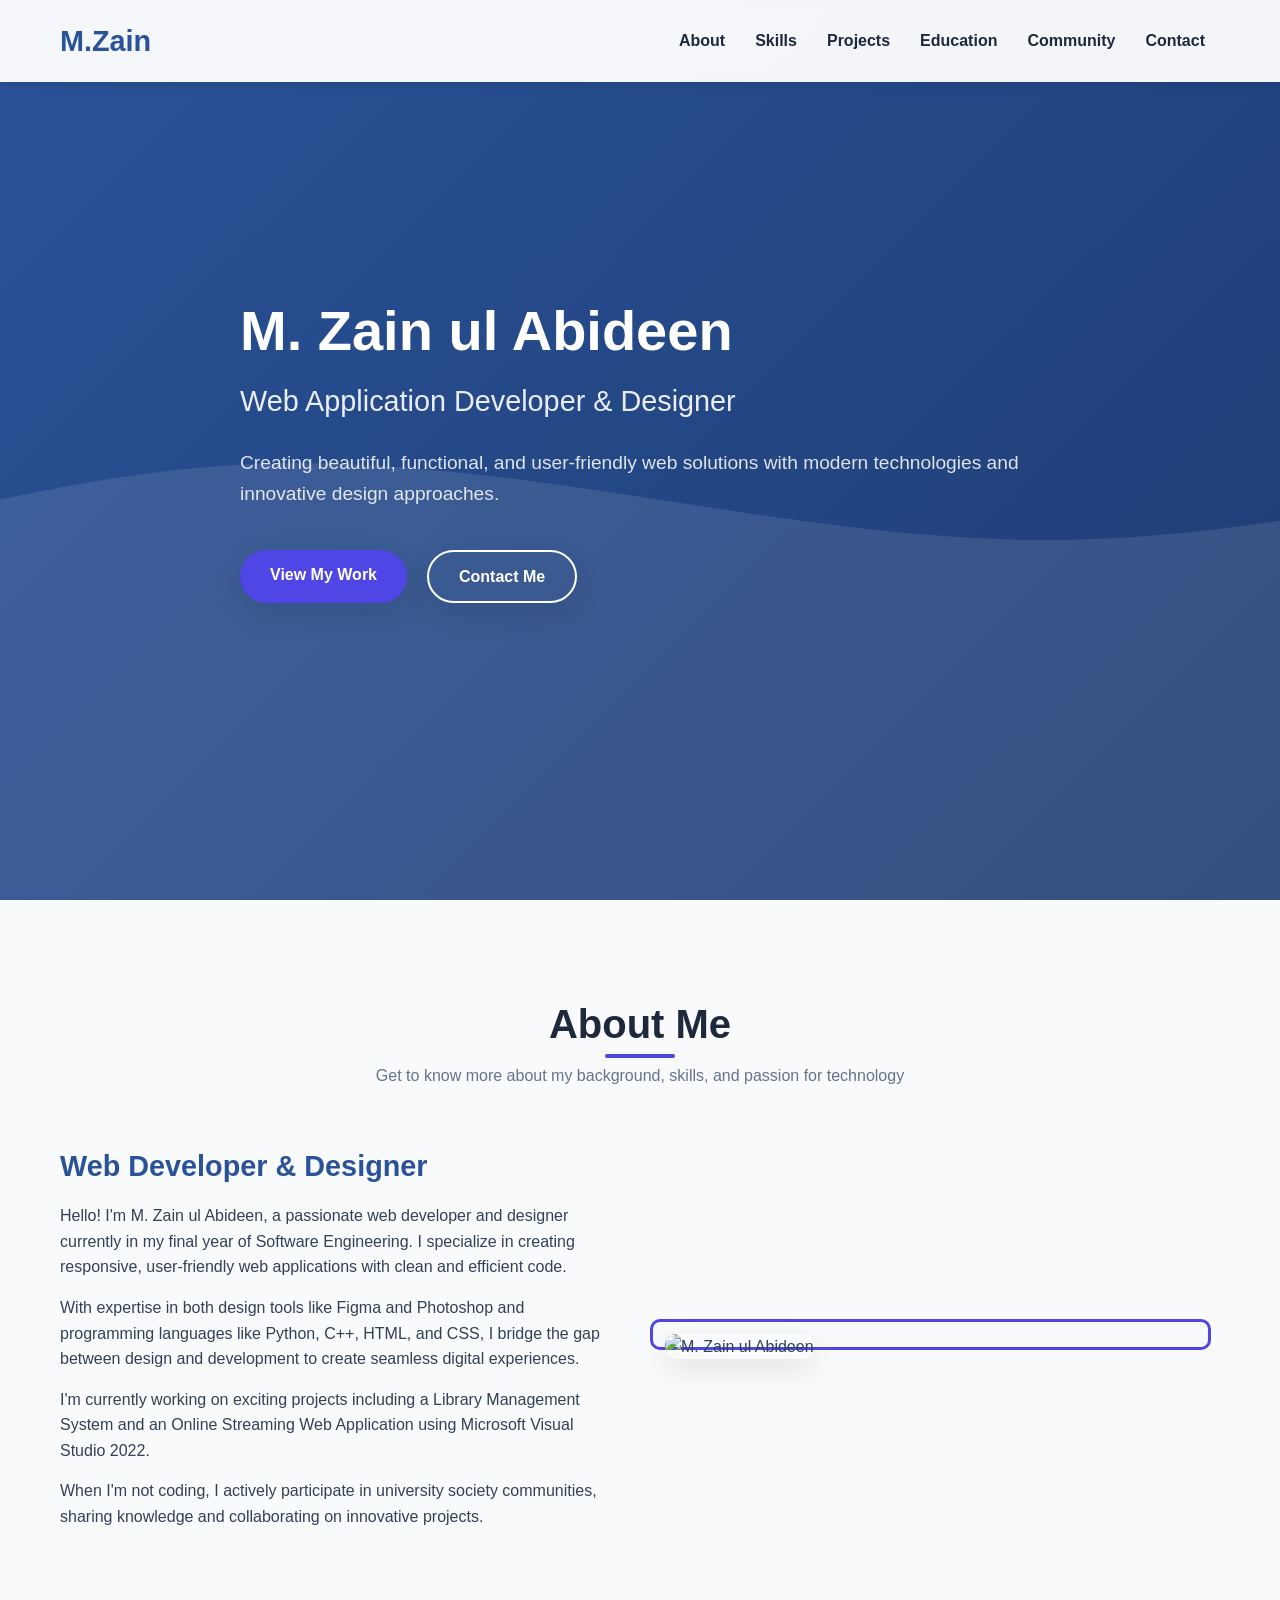
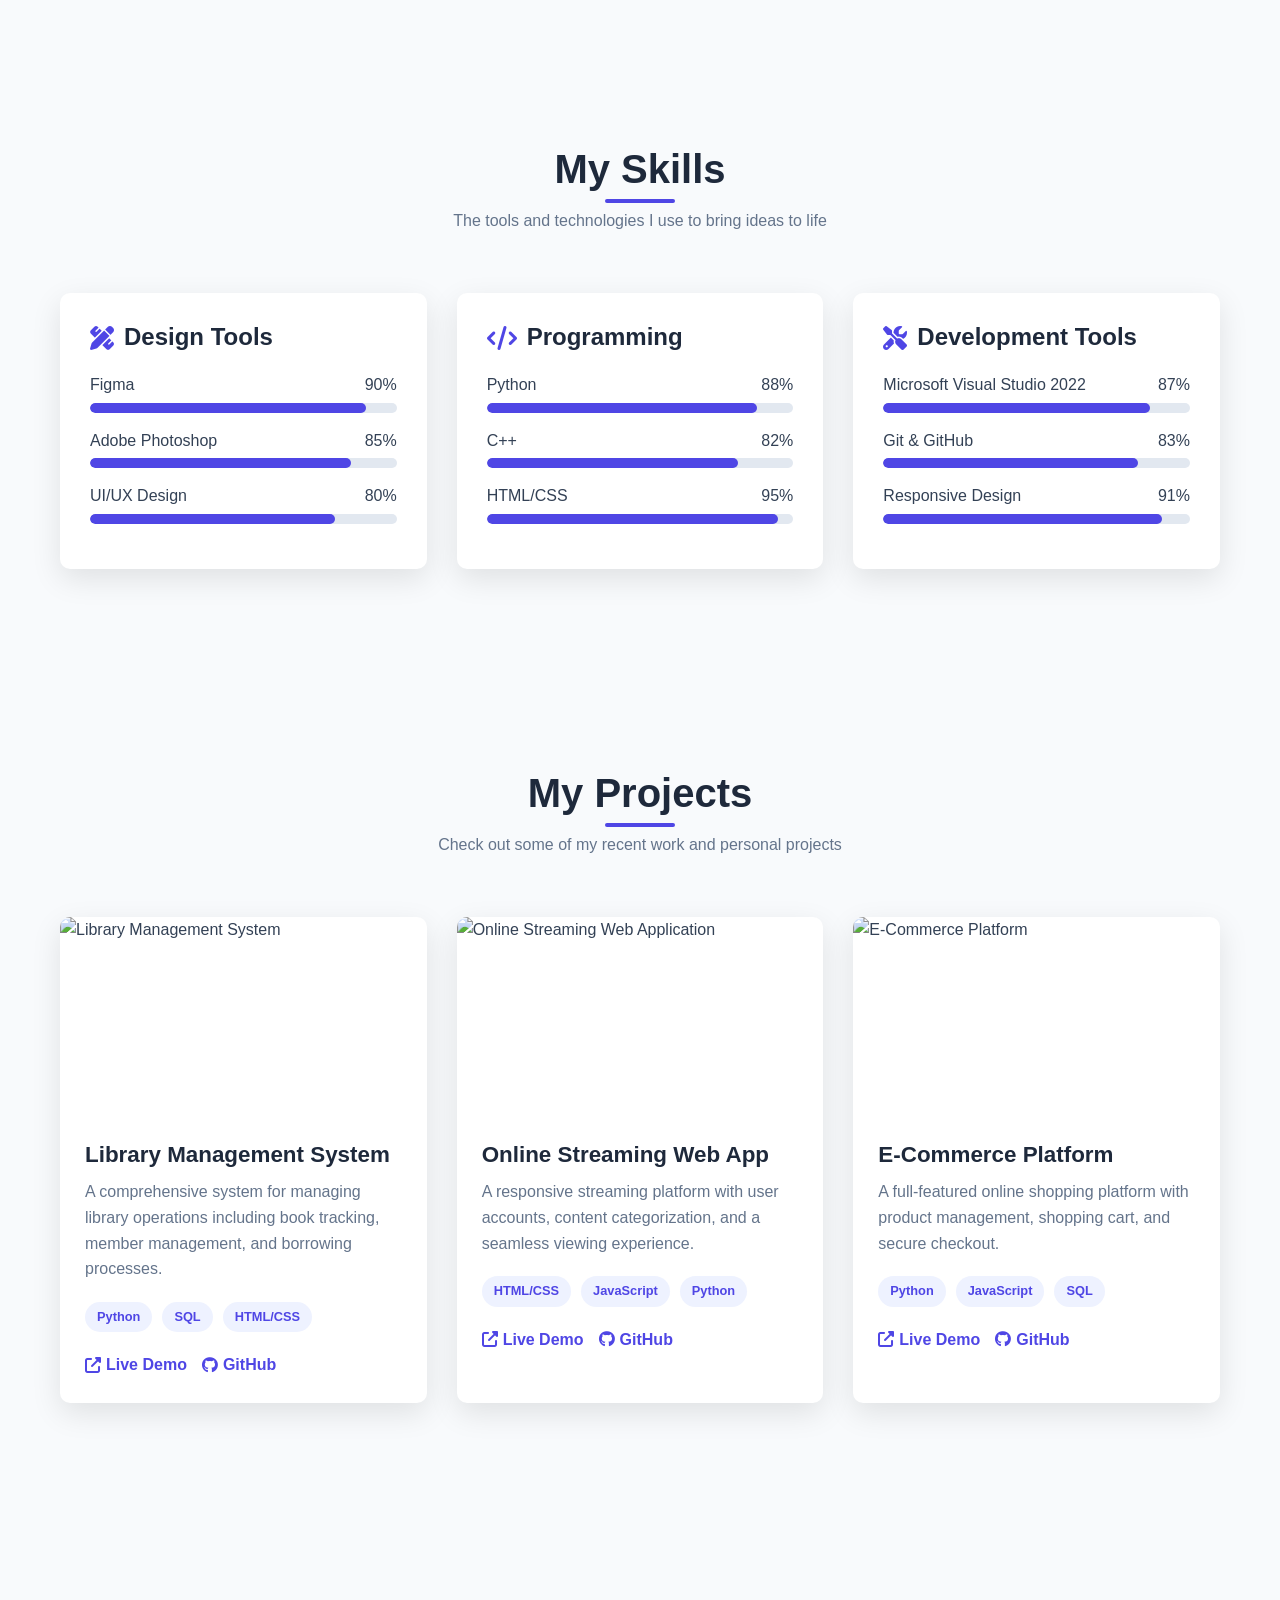
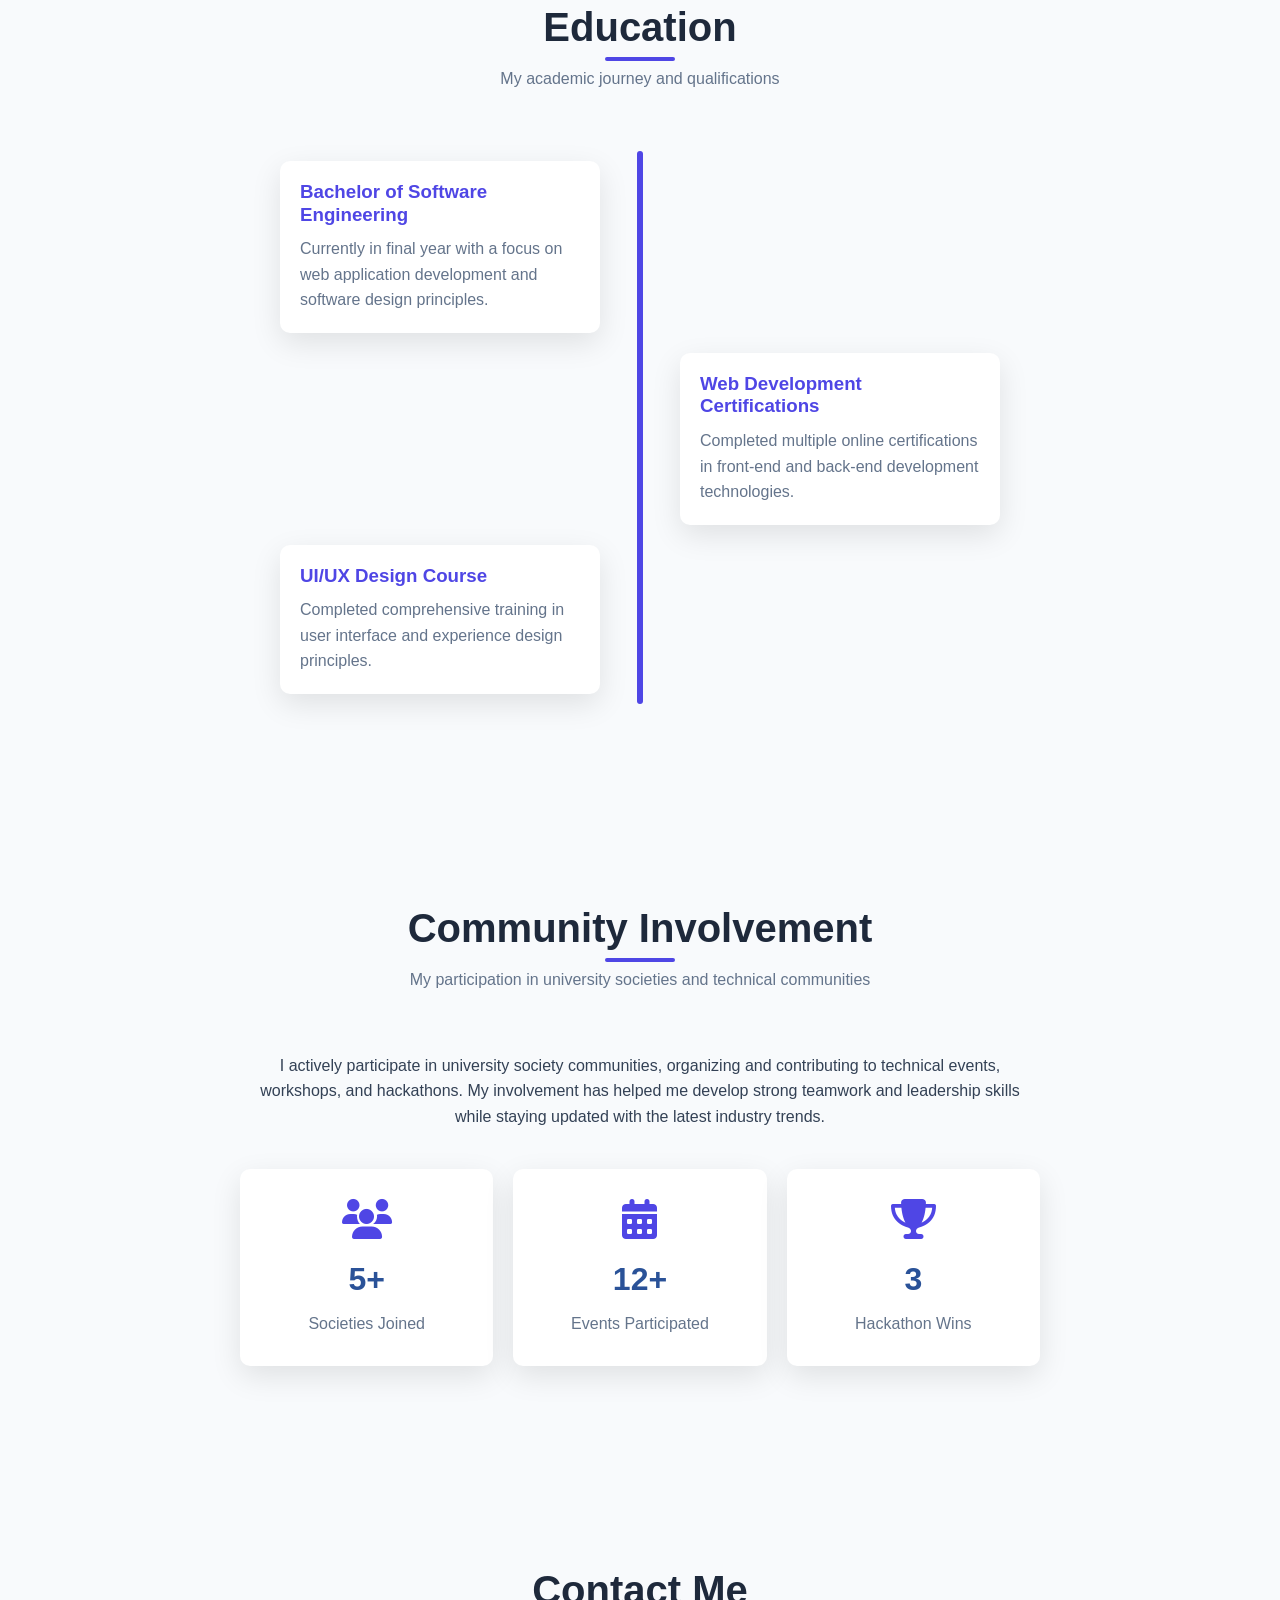
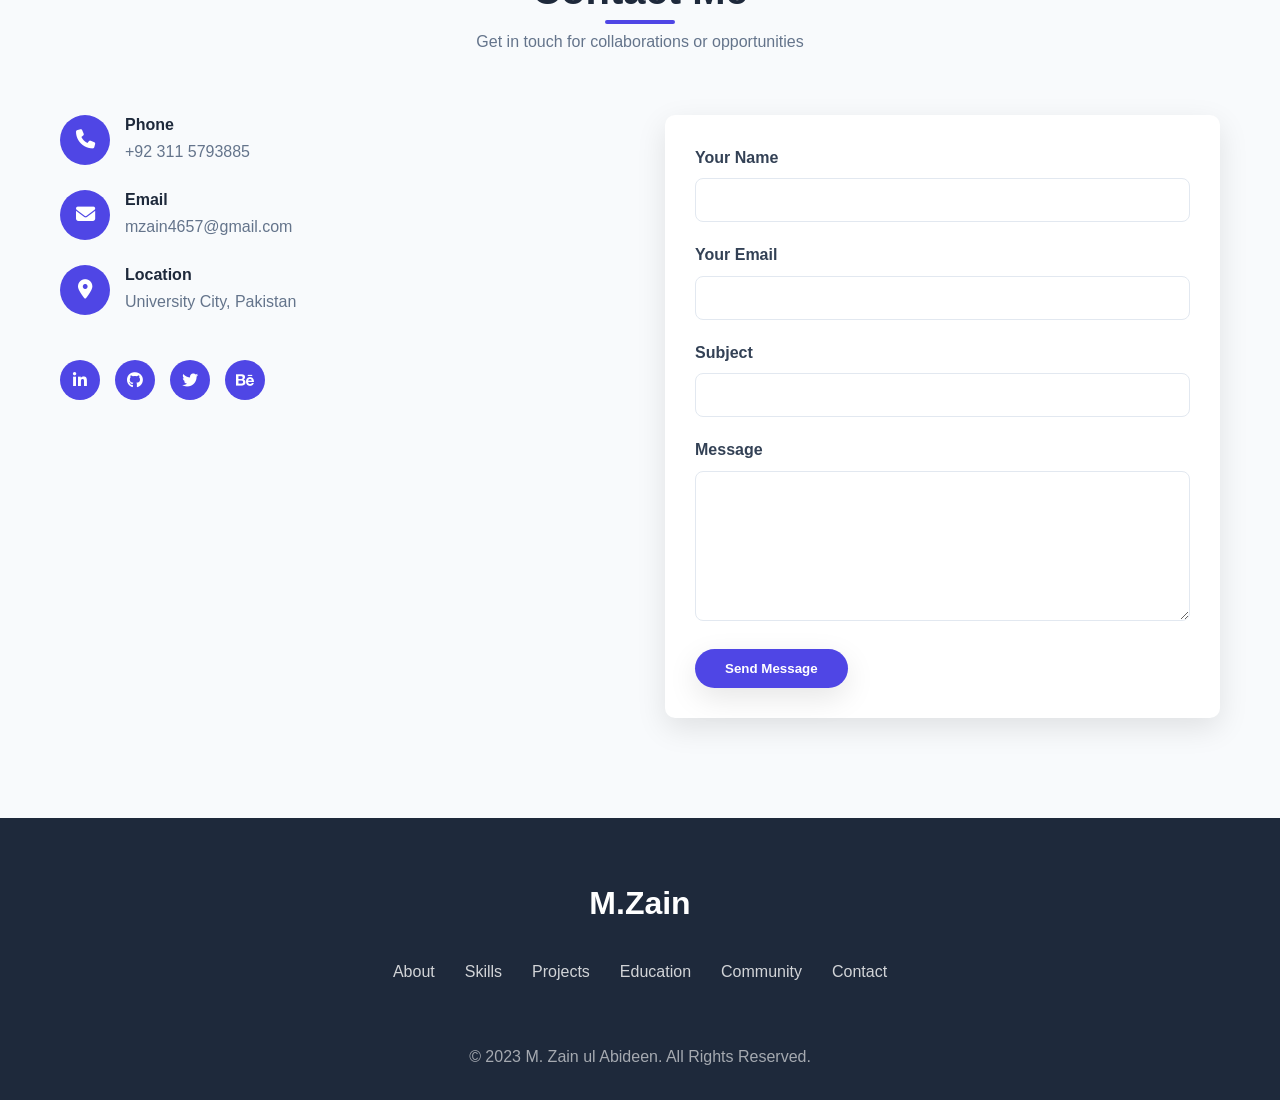
==== index.html @ 5f5afb7b "Add files via upload" ====
<!DOCTYPE html>
<html lang="en">
<head>
  <meta charset="UTF-8">
  <meta name="viewport" content="width=device-width, initial-scale=1.0">
  <title>M. Zain ul Abideen | Web Developer & Designer</title>
  <link rel="stylesheet" href="https://cdnjs.cloudflare.com/ajax/libs/font-awesome/6.4.0/css/all.min.css">
  <style>
    /* --- CSS Variables for Theme --- */
    :root {
      --primary: #2a5298;
      --secondary: #1e3c72;
      --accent: #4f46e5;
      --light: #f8fafc;
      --dark: #1e293b;
      --text: #334155;
      --text-light: #64748b;
      --shadow: 0 10px 30px rgba(0, 0, 0, 0.1);
      --transition: all 0.3s ease;
    }

    /* --- Global Styles --- */
    * {
      margin: 0;
      padding: 0;
      box-sizing: border-box;
    }

    body {
      font-family: 'Segoe UI', Tahoma, Geneva, Verdana, sans-serif;
      line-height: 1.6;
      color: var(--text);
      background-color: var(--light);
      overflow-x: hidden;
    }

    .container {
      max-width: 1200px;
      margin: 0 auto;
      padding: 0 20px;
    }

    section {
      padding: 100px 0;
    }

    h1, h2, h3, h4 {
      color: var(--dark);
      font-weight: 700;
      line-height: 1.2;
    }

    .section-title {
      text-align: center;
      margin-bottom: 60px;
    }

    .section-title h2 {
      font-size: 2.5rem;
      position: relative;
      display: inline-block;
      margin-bottom: 15px;
    }

    .section-title h2::after {
      content: '';
      position: absolute;
      bottom: -10px;
      left: 50%;
      transform: translateX(-50%);
      width: 70px;
      height: 4px;
      background: var(--accent);
      border-radius: 2px;
    }

    .section-title p {
      color: var(--text-light);
      max-width: 700px;
      margin: 0 auto;
    }

    .btn {
      display: inline-block;
      padding: 12px 30px;
      background: var(--accent);
      color: white;
      border-radius: 50px;
      text-decoration: none;
      font-weight: 600;
      transition: var(--transition);
      border: none;
      cursor: pointer;
      box-shadow: var(--shadow);
    }

    .btn:hover {
      background: var(--primary);
      transform: translateY(-3px);
    }

    /* --- Navigation --- */
    nav {
      position: fixed;
      top: 0;
      width: 100%;
      background: rgba(255, 255, 255, 0.95);
      padding: 18px 0;
      display: flex;
      justify-content: center;
      box-shadow: 0 2px 10px rgba(0, 0, 0, 0.1);
      z-index: 1000;
      backdrop-filter: blur(10px);
    }

    .nav-container {
      display: flex;
      justify-content: space-between;
      align-items: center;
      width: 100%;
      max-width: 1200px;
      padding: 0 20px;
    }

    .logo {
      font-size: 1.8rem;
      font-weight: 700;
      color: var(--primary);
    }

    .nav-links {
      display: flex;
      list-style: none;
    }

    .nav-links li {
      margin: 0 15px;
    }

    .nav-links a {
      color: var(--dark);
      font-weight: 600;
      text-decoration: none;
      transition: var(--transition);
      position: relative;
    }

    .nav-links a::after {
      content: '';
      position: absolute;
      bottom: -5px;
      left: 0;
      width: 0;
      height: 3px;
      background: var(--accent);
      transition: var(--transition);
      border-radius: 3px;
    }

    .nav-links a:hover {
      color: var(--accent);
    }

    .nav-links a:hover::after {
      width: 100%;
    }

    .menu-toggle {
      display: none;
      font-size: 1.5rem;
      cursor: pointer;
    }

    /* --- Hero Section --- */
    .hero {
      min-height: 100vh;
      display: flex;
      align-items: center;
      background: linear-gradient(135deg, var(--primary) 0%, var(--secondary) 100%);
      color: white;
      position: relative;
      overflow: hidden;
    }

    .hero::before {
      content: '';
      position: absolute;
      top: 0;
      left: 0;
      width: 100%;
      height: 100%;
      background: url("data:image/svg+xml,%3Csvg xmlns='http://www.w3.org/2000/svg' viewBox='0 0 1440 320'%3E%3Cpath fill='%23ffffff' fill-opacity='0.1' d='M0,160L48,176C96,192,192,224,288,218.7C384,213,480,171,576,165.3C672,160,768,192,864,192C960,192,1056,160,1152,144C1248,128,1344,128,1392,128L1440,128L1440,320L1392,320C1344,320,1248,320,1152,320C1056,320,960,320,864,320C768,320,672,320,576,320C480,320,384,320,288,320C192,320,96,320,48,320L0,320Z'%3E%3C/path%3E%3C/svg%3E");
      background-size: cover;
      background-position: bottom;
    }

    .hero-content {
      position: relative;
      z-index: 1;
      max-width: 800px;
    }

    .hero h1 {
      font-size: 3.5rem;
      margin-bottom: 20px;
      color: white;
    }

    .hero h2 {
      font-size: 1.8rem;
      font-weight: 400;
      margin-bottom: 30px;
      color: rgba(255, 255, 255, 0.9);
    }

    .hero p {
      font-size: 1.2rem;
      margin-bottom: 40px;
      color: rgba(255, 255, 255, 0.85);
    }

    .hero-buttons {
      display: flex;
      gap: 20px;
    }

    .btn-outline {
      background: transparent;
      border: 2px solid white;
    }

    .btn-outline:hover {
      background: white;
      color: var(--primary);
    }

    /* --- About Section --- */
    .about-content {
      display: grid;
      grid-template-columns: 1fr 1fr;
      gap: 50px;
      align-items: center;
    }

    .about-text h3 {
      font-size: 1.8rem;
      margin-bottom: 20px;
      color: var(--primary);
    }

    .about-text p {
      margin-bottom: 15px;
      color: var(--text);
    }

    .about-image {
      position: relative;
    }

    .about-image img {
      width: 100%;
      border-radius: 10px;
      box-shadow: var(--shadow);
    }

    .about-image::before {
      content: '';
      position: absolute;
      top: -15px;
      left: -15px;
      width: 100%;
      height: 100%;
      border: 3px solid var(--accent);
      border-radius: 10px;
      z-index: -1;
    }

    /* --- Skills Section --- */
    .skills {
      background: #f8fafc;
    }

    .skills-container {
      display: grid;
      grid-template-columns: repeat(auto-fill, minmax(300px, 1fr));
      gap: 30px;
    }

    .skill-category {
      background: white;
      padding: 30px;
      border-radius: 10px;
      box-shadow: var(--shadow);
      transition: var(--transition);
    }

    .skill-category:hover {
      transform: translateY(-5px);
    }

    .skill-category h3 {
      font-size: 1.5rem;
      margin-bottom: 20px;
      display: flex;
      align-items: center;
      gap: 10px;
    }

    .skill-category h3 i {
      color: var(--accent);
    }

    .skill-item {
      margin-bottom: 15px;
    }

    .skill-info {
      display: flex;
      justify-content: space-between;
      margin-bottom: 5px;
    }

    .skill-bar {
      height: 10px;
      background: #e2e8f0;
      border-radius: 5px;
      overflow: hidden;
    }

    .skill-progress {
      height: 100%;
      background: var(--accent);
      border-radius: 5px;
      position: relative;
      width: 0;
      transition: width 1s ease;
    }

    /* --- Projects Section --- */
    .projects-container {
      display: grid;
      grid-template-columns: repeat(auto-fill, minmax(350px, 1fr));
      gap: 30px;
    }

    .project-card {
      background: white;
      border-radius: 10px;
      overflow: hidden;
      box-shadow: var(--shadow);
      transition: var(--transition);
    }

    .project-card:hover {
      transform: translateY(-10px);
    }

    .project-img {
      height: 200px;
      overflow: hidden;
    }

    .project-img img {
      width: 100%;
      height: 100%;
      object-fit: cover;
      transition: var(--transition);
    }

    .project-card:hover .project-img img {
      transform: scale(1.1);
    }

    .project-info {
      padding: 25px;
    }

    .project-info h3 {
      font-size: 1.4rem;
      margin-bottom: 10px;
    }

    .project-info p {
      color: var(--text-light);
      margin-bottom: 20px;
    }

    .project-tags {
      display: flex;
      flex-wrap: wrap;
      gap: 10px;
      margin-bottom: 20px;
    }

    .project-tag {
      background: #eef2ff;
      color: var(--accent);
      padding: 5px 12px;
      border-radius: 20px;
      font-size: 0.8rem;
      font-weight: 600;
    }

    .project-links {
      display: flex;
      gap: 15px;
    }

    .project-link {
      display: flex;
      align-items: center;
      gap: 5px;
      color: var(--accent);
      text-decoration: none;
      font-weight: 600;
      transition: var(--transition);
    }

    .project-link:hover {
      color: var(--primary);
    }

    /* --- Education Section --- */
    .education {
      background: #f8fafc;
    }

    .timeline {
      position: relative;
      max-width: 800px;
      margin: 0 auto;
    }

    .timeline::after {
      content: '';
      position: absolute;
      width: 6px;
      background-color: var(--accent);
      top: 0;
      bottom: 0;
      left: 50%;
      margin-left: -3px;
      border-radius: 3px;
    }

    .timeline-item {
      padding: 10px 40px;
      position: relative;
      width: 50%;
      box-sizing: border-box;
    }

    .timeline-item:nth-child(odd) {
      left: 0;
    }

    .timeline-item:nth-child(even) {
      left: 50%;
    }

    .timeline-content {
      padding: 20px;
      background-color: white;
      border-radius: 10px;
      box-shadow: var(--shadow);
      position: relative;
    }

    .timeline-content::after {
      content: '';
      position: absolute;
      width: 20px;
      height: 20px;
      background-color: white;
      top: 50%;
      transform: translateY(-50%) rotate(45deg);
      z-index: -1;
    }

    .timeline-item:nth-child(odd) .timeline-content::after {
      right: -10px;
    }

    .timeline-item:nth-child(even) .timeline-content::after {
      left: -10px;
    }

    .timeline-content h3 {
      color: var(--accent);
      margin-bottom: 10px;
    }

    .timeline-content p {
      color: var(--text-light);
    }

    /* --- Community Section --- */
    .community-content {
      text-align: center;
      max-width: 800px;
      margin: 0 auto;
    }

    .community-content p {
      margin-bottom: 30px;
    }

    .community-stats {
      display: grid;
      grid-template-columns: repeat(auto-fit, minmax(200px, 1fr));
      gap: 20px;
      margin-top: 40px;
    }

    .stat-item {
      background: white;
      padding: 30px;
      border-radius: 10px;
      box-shadow: var(--shadow);
      transition: var(--transition);
    }

    .stat-item:hover {
      transform: translateY(-5px);
    }

    .stat-item i {
      font-size: 2.5rem;
      color: var(--accent);
      margin-bottom: 15px;
    }

    .stat-number {
      font-size: 2rem;
      font-weight: 700;
      color: var(--primary);
      margin-bottom: 5px;
    }

    .stat-text {
      color: var(--text-light);
    }

    /* --- Contact Section --- */
    .contact {
      background: #f8fafc;
    }

    .contact-container {
      display: grid;
      grid-template-columns: 1fr 1fr;
      gap: 50px;
    }

    .contact-info {
      display: flex;
      flex-direction: column;
      gap: 25px;
    }

    .contact-item {
      display: flex;
      align-items: flex-start;
      gap: 15px;
    }

    .contact-icon {
      width: 50px;
      height: 50px;
      background: var(--accent);
      border-radius: 50%;
      display: flex;
      align-items: center;
      justify-content: center;
      color: white;
      font-size: 1.2rem;
    }

    .contact-details h4 {
      margin-bottom: 5px;
    }

    .contact-details p {
      color: var(--text-light);
    }

    .social-links {
      display: flex;
      gap: 15px;
      margin-top: 20px;
    }

    .social-link {
      width: 40px;
      height: 40px;
      background: var(--accent);
      border-radius: 50%;
      display: flex;
      align-items: center;
      justify-content: center;
      color: white;
      text-decoration: none;
      transition: var(--transition);
    }

    .social-link:hover {
      background: var(--primary);
      transform: translateY(-3px);
    }

    .contact-form {
      background: white;
      padding: 30px;
      border-radius: 10px;
      box-shadow: var(--shadow);
    }

    .form-group {
      margin-bottom: 20px;
    }

    .form-group label {
      display: block;
      margin-bottom: 8px;
      font-weight: 600;
    }

    .form-control {
      width: 100%;
      padding: 12px 15px;
      border: 1px solid #e2e8f0;
      border-radius: 8px;
      font-size: 1rem;
      transition: var(--transition);
    }

    .form-control:focus {
      border-color: var(--accent);
      outline: none;
      box-shadow: 0 0 0 3px rgba(79, 70, 229, 0.2);
    }

    textarea.form-control {
      min-height: 150px;
      resize: vertical;
    }

    /* --- Footer --- */
    footer {
      background: var(--dark);
      color: white;
      padding: 60px 0 30px;
      text-align: center;
    }

    .footer-content {
      display: flex;
      flex-direction: column;
      align-items: center;
      gap: 30px;
    }

    .footer-logo {
      font-size: 2rem;
      font-weight: 700;
      color: white;
    }

    .footer-links {
      display: flex;
      gap: 30px;
      flex-wrap: wrap;
      justify-content: center;
    }

    .footer-links a {
      color: rgba(255, 255, 255, 0.8);
      text-decoration: none;
      transition: var(--transition);
    }

    .footer-links a:hover {
      color: white;
    }

    .copyright {
      margin-top: 30px;
      color: rgba(255, 255, 255, 0.6);
    }

    /* --- Back to Top Button --- */
    .back-to-top {
      position: fixed;
      bottom: 30px;
      right: 30px;
      width: 50px;
      height: 50px;
      background: var(--accent);
      color: white;
      border-radius: 50%;
      display: flex;
      align-items: center;
      justify-content: center;
      text-decoration: none;
      box-shadow: var(--shadow);
      transition: var(--transition);
      opacity: 0;
      visibility: hidden;
      z-index: 999;
    }

    .back-to-top.active {
      opacity: 1;
      visibility: visible;
    }

    .back-to-top:hover {
      background: var(--primary);
      transform: translateY(-5px);
    }

    /* --- Responsive Design --- */
    @media (max-width: 992px) {
      .about-content,
      .contact-container {
        grid-template-columns: 1fr;
      }
      
      .timeline::after {
        left: 31px;
      }
      
      .timeline-item {
        width: 100%;
        padding-left: 70px;
        padding-right: 25px;
      }
      
      .timeline-item:nth-child(even) {
        left: 0;
      }
    }

    @media (max-width: 768px) {
      .nav-links {
        position: fixed;
        top: 70px;
        left: -100%;
        width: 100%;
        height: calc(100vh - 70px);
        background: white;
        flex-direction: column;
        align-items: center;
        justify-content: center;
        transition: var(--transition);
        gap: 30px;
      }
      
      .nav-links.active {
        left: 0;
      }
      
      .menu-toggle {
        display: block;
      }
      
      .hero h1 {
        font-size: 2.5rem;
      }
      
      .hero h2 {
        font-size: 1.5rem;
      }
      
      .hero-buttons {
        flex-direction: column;
        gap: 15px;
      }
      
      .section-title h2 {
        font-size: 2rem;
      }
      
      .projects-container {
        grid-template-columns: 1fr;
      }
    }
  </style>
</head>
<body>
  <!-- Navigation -->
  <nav>
    <div class="nav-container">
      <div class="logo">M.Zain</div>
      <ul class="nav-links">
        <li><a href="#about">About</a></li>
        <li><a href="#skills">Skills</a></li>
        <li><a href="#projects">Projects</a></li>
        <li><a href="#education">Education</a></li>
        <li><a href="#community">Community</a></li>
        <li><a href="#contact">Contact</a></li>
      </ul>
      <div class="menu-toggle">
        <i class="fas fa-bars"></i>
      </div>
    </div>
  </nav>

  <!-- Hero Section -->
  <section class="hero">
    <div class="container">
      <div class="hero-content">
        <h1>M. Zain ul Abideen</h1>
        <h2>Web Application Developer & Designer</h2>
        <p>Creating beautiful, functional, and user-friendly web solutions with modern technologies and innovative design approaches.</p>
        <div class="hero-buttons">
          <a href="#projects" class="btn">View My Work</a>
          <a href="#contact" class="btn btn-outline">Contact Me</a>
        </div>
      </div>
    </div>
  </section>

  <!-- About Section -->
  <section id="about" class="about">
    <div class="container">
      <div class="section-title">
        <h2>About Me</h2>
        <p>Get to know more about my background, skills, and passion for technology</p>
      </div>
      <div class="about-content">
        <div class="about-text">
          <h3>Web Developer & Designer</h3>
          <p>Hello! I'm M. Zain ul Abideen, a passionate web developer and designer currently in my final year of Software Engineering. I specialize in creating responsive, user-friendly web applications with clean and efficient code.</p>
          <p>With expertise in both design tools like Figma and Photoshop and programming languages like Python, C++, HTML, and CSS, I bridge the gap between design and development to create seamless digital experiences.</p>
          <p>I'm currently working on exciting projects including a Library Management System and an Online Streaming Web Application using Microsoft Visual Studio 2022.</p>
          <p>When I'm not coding, I actively participate in university society communities, sharing knowledge and collaborating on innovative projects.</p>
        </div>
        <div class="about-image">
          <img src="https://images.unsplash.com/photo-1507003211169-0a1dd7228f2d?ixlib=rb-4.0.3&ixid=M3wxMjA3fDB8MHxwaG90by1wYWdlfHx8fGVufDB8fHx8fA%3D%3D&auto=format&fit=crop&w=774&q=80" alt="M. Zain ul Abideen">
        </div>
      </div>
    </div>
  </section>

  <!-- Skills Section -->
  <section id="skills" class="skills">
    <div class="container">
      <div class="section-title">
        <h2>My Skills</h2>
        <p>The tools and technologies I use to bring ideas to life</p>
      </div>
      <div class="skills-container">
        <div class="skill-category">
          <h3><i class="fas fa-pencil-ruler"></i> Design Tools</h3>
          <div class="skill-item">
            <div class="skill-info">
              <span>Figma</span>
              <span>90%</span>
            </div>
            <div class="skill-bar">
              <div class="skill-progress" data-width="90%"></div>
            </div>
          </div>
          <div class="skill-item">
            <div class="skill-info">
              <span>Adobe Photoshop</span>
              <span>85%</span>
            </div>
            <div class="skill-bar">
              <div class="skill-progress" data-width="85%"></div>
            </div>
          </div>
          <div class="skill-item">
            <div class="skill-info">
              <span>UI/UX Design</span>
              <span>80%</span>
            </div>
            <div class="skill-bar">
              <div class="skill-progress" data-width="80%"></div>
            </div>
          </div>
        </div>
        
        <div class="skill-category">
          <h3><i class="fas fa-code"></i> Programming</h3>
          <div class="skill-item">
            <div class="skill-info">
              <span>Python</span>
              <span>88%</span>
            </div>
            <div class="skill-bar">
              <div class="skill-progress" data-width="88%"></div>
            </div>
          </div>
          <div class="skill-item">
            <div class="skill-info">
              <span>C++</span>
              <span>82%</span>
            </div>
            <div class="skill-bar">
              <div class="skill-progress" data-width="82%"></div>
            </div>
          </div>
          <div class="skill-item">
            <div class="skill-info">
              <span>HTML/CSS</span>
              <span>95%</span>
            </div>
            <div class="skill-bar">
              <div class="skill-progress" data-width="95%"></div>
            </div>
          </div>
        </div>
        
        <div class="skill-category">
          <h3><i class="fas fa-tools"></i> Development Tools</h3>
          <div class="skill-item">
            <div class="skill-info">
              <span>Microsoft Visual Studio 2022</span>
              <span>87%</span>
            </div>
            <div class="skill-bar">
              <div class="skill-progress" data-width="87%"></div>
            </div>
          </div>
          <div class="skill-item">
            <div class="skill-info">
              <span>Git & GitHub</span>
              <span>83%</span>
            </div>
            <div class="skill-bar">
              <div class="skill-progress" data-width="83%"></div>
            </div>
          </div>
          <div class="skill-item">
            <div class="skill-info">
              <span>Responsive Design</span>
              <span>91%</span>
            </div>
            <div class="skill-bar">
              <div class="skill-progress" data-width="91%"></div>
            </div>
          </div>
        </div>
      </div>
    </div>
  </section>

  <!-- Projects Section -->
  <section id="projects">
    <div class="container">
      <div class="section-title">
        <h2>My Projects</h2>
        <p>Check out some of my recent work and personal projects</p>
      </div>
      <div class="projects-container">
        <div class="project-card">
          <div class="project-img">
            <img src="https://images.unsplash.com/photo-1507842217343-583bb7270b66?ixlib=rb-4.0.3&ixid=M3wxMjA3fDB8MHxwaG90by1wYWdlfHx8fGVufDB8fHx8fA%3D%3D&auto=format&fit=crop&w=1040&q=80" alt="Library Management System">
          </div>
          <div class="project-info">
            <h3>Library Management System</h3>
            <p>A comprehensive system for managing library operations including book tracking, member management, and borrowing processes.</p>
            <div class="project-tags">
              <span class="project-tag">Python</span>
              <span class="project-tag">SQL</span>
              <span class="project-tag">HTML/CSS</span>
            </div>
            <div class="project-links">
              <a href="#" class="project-link"><i class="fas fa-external-link-alt"></i> Live Demo</a>
              <a href="#" class="project-link"><i class="fab fa-github"></i> GitHub</a>
            </div>
          </div>
        </div>
        
        <div class="project-card">
          <div class="project-img">
            <img src="https://images.unsplash.com/photo-1522869635100-9f4c5e86aa37?ixlib=rb-4.0.3&ixid=M3wxMjA3fDB8MHxwaG90by1wYWdlfHx8fGVufDB8fHx8fA%3D%3D&auto=format&fit=crop&w=1050&q=80" alt="Online Streaming Web Application">
          </div>
          <div class="project-info">
            <h3>Online Streaming Web App</h3>
            <p>A responsive streaming platform with user accounts, content categorization, and a seamless viewing experience.</p>
            <div class="project-tags">
              <span class="project-tag">HTML/CSS</span>
              <span class="project-tag">JavaScript</span>
              <span class="project-tag">Python</span>
            </div>
            <div class="project-links">
              <a href="#" class="project-link"><i class="fas fa-external-link-alt"></i> Live Demo</a>
              <a href="#" class="project-link"><i class="fab fa-github"></i> GitHub</a>
            </div>
          </div>
        </div>
        
        <div class="project-card">
          <div class="project-img">
            <img src="https://images.unsplash.com/photo-1551650975-87deedd944c3?ixlib=rb-4.0.3&ixid=M3wxMjA3fDB8MHxwaG90by1wYWdlfHx8fGVufDB8fHx8fA%3D%3D&auto=format&fit=crop&w=1074&q=80" alt="E-Commerce Platform">
          </div>
          <div class="project-info">
            <h3>E-Commerce Platform</h3>
            <p>A full-featured online shopping platform with product management, shopping cart, and secure checkout.</p>
            <div class="project-tags">
              <span class="project-tag">Python</span>
              <span class="project-tag">JavaScript</span>
              <span class="project-tag">SQL</span>
            </div>
            <div class="project-links">
              <a href="#" class="project-link"><i class="fas fa-external-link-alt"></i> Live Demo</a>
              <a href="#" class="project-link"><i class="fab fa-github"></i> GitHub</a>
            </div>
          </div>
        </div>
      </div>
    </div>
  </section>

  <!-- Education Section -->
  <section id="education" class="education">
    <div class="container">
      <div class="section-title">
        <h2>Education</h2>
        <p>My academic journey and qualifications</p>
      </div>
      <div class="timeline">
        <div class="timeline-item">
          <div class="timeline-content">
            <h3>Bachelor of Software Engineering</h3>
            <p>Currently in final year with a focus on web application development and software design principles.</p>
          </div>
        </div>
        <div class="timeline-item">
          <div class="timeline-content">
            <h3>Web Development Certifications</h3>
            <p>Completed multiple online certifications in front-end and back-end development technologies.</p>
          </div>
        </div>
        <div class="timeline-item">
          <div class="timeline-content">
            <h3>UI/UX Design Course</h3>
            <p>Completed comprehensive training in user interface and experience design principles.</p>
          </div>
        </div>
      </div>
    </div>
  </section>

  <!-- Community Section -->
  <section id="community">
    <div class="container">
      <div class="section-title">
        <h2>Community Involvement</h2>
        <p>My participation in university societies and technical communities</p>
      </div>
      <div class="community-content">
        <p>I actively participate in university society communities, organizing and contributing to technical events, workshops, and hackathons. My involvement has helped me develop strong teamwork and leadership skills while staying updated with the latest industry trends.</p>
        
        <div class="community-stats">
          <div class="stat-item">
            <i class="fas fa-users"></i>
            <div class="stat-number">5+</div>
            <div class="stat-text">Societies Joined</div>
          </div>
          <div class="stat-item">
            <i class="fas fa-calendar-alt"></i>
            <div class="stat-number">12+</div>
            <div class="stat-text">Events Participated</div>
          </div>
          <div class="stat-item">
            <i class="fas fa-trophy"></i>
            <div class="stat-number">3</div>
            <div class="stat-text">Hackathon Wins</div>
          </div>
        </div>
      </div>
    </div>
  </section>

  <!-- Contact Section -->
  <section id="contact" class="contact">
    <div class="container">
      <div class="section-title">
        <h2>Contact Me</h2>
        <p>Get in touch for collaborations or opportunities</p>
      </div>
      <div class="contact-container">
        <div class="contact-info">
          <div class="contact-item">
            <div class="contact-icon">
              <i class="fas fa-phone"></i>
            </div>
            <div class="contact-details">
              <h4>Phone</h4>
              <p>+92 311 5793885</p>
            </div>
          </div>
          <div class="contact-item">
            <div class="contact-icon">
              <i class="fas fa-envelope"></i>
            </div>
            <div class="contact-details">
              <h4>Email</h4>
              <p>mzain4657@gmail.com</p>
            </div>
          </div>
          <div class="contact-item">
            <div class="contact-icon">
              <i class="fas fa-map-marker-alt"></i>
            </div>
            <div class="contact-details">
              <h4>Location</h4>
              <p>University City, Pakistan</p>
            </div>
          </div>
          
          <div class="social-links">
            <a href="#" class="social-link"><i class="fab fa-linkedin-in"></i></a>
            <a href="#" class="social-link"><i class="fab fa-github"></i></a>
            <a href="#" class="social-link"><i class="fab fa-twitter"></i></a>
            <a href="#" class="social-link"><i class="fab fa-behance"></i></a>
          </div>
        </div>
        
        <div class="contact-form">
          <form id="contactForm">
            <div class="form-group">
              <label for="name">Your Name</label>
              <input type="text" id="name" class="form-control" required>
            </div>
            <div class="form-group">
              <label for="email">Your Email</label>
              <input type="email" id="email" class="form-control" required>
            </div>
            <div class="form-group">
              <label for="subject">Subject</label>
              <input type="text" id="subject" class="form-control" required>
            </div>
            <div class="form-group">
              <label for="message">Message</label>
              <textarea id="message" class="form-control" required></textarea>
            </div>
            <button type="submit" class="btn">Send Message</button>
          </form>
        </div>
      </div>
    </div>
  </section>

  <!-- Footer -->
  <footer>
    <div class="container">
      <div class="footer-content">
        <div class="footer-logo">M.Zain</div>
        <div class="footer-links">
          <a href="#about">About</a>
          <a href="#skills">Skills</a>
          <a href="#projects">Projects</a>
          <a href="#education">Education</a>
          <a href="#community">Community</a>
          <a href="#contact">Contact</a>
        </div>
        <p class="copyright">© 2023 M. Zain ul Abideen. All Rights Reserved.</p>
      </div>
    </div>
  </footer>

  <!-- Back to Top Button -->
  <a href="#" class="back-to-top">
    <i class="fas fa-arrow-up"></i>
  </a>

  <script>
    // Menu Toggle
    const menuToggle = document.querySelector('.menu-toggle');
    const navLinks = document.querySelector('.nav-links');
    
    menuToggle.addEventListener('click', () => {
      navLinks.classList.toggle('active');
      menuToggle.querySelector('i').classList.toggle('fa-bars');
      menuToggle.querySelector('i').classList.toggle('fa-times');
    });
    
    // Close mobile menu when clicking on a link
    document.querySelectorAll('.nav-links a').forEach(link => {
      link.addEventListener('click', () => {
        navLinks.classList.remove('active');
        menuToggle.querySelector('i').classList.add('fa-bars');
        menuToggle.querySelector('i').classList.remove('fa-times');
      });
    });
    
    // Back to Top Button
    const backToTopButton = document.querySelector('.back-to-top');
    
    window.addEventListener('scroll', () => {
      if (window.pageYOffset > 300) {
        backToTopButton.classList.add('active');
      } else {
        backToTopButton.classList.remove('active');
      }
    });
    
    backToTopButton.addEventListener('click', (e) => {
      e.preventDefault();
      window.scrollTo({ top: 0, behavior: 'smooth' });
    });
    
    // Animate Skill Bars on Scroll
    const skillBars = document.querySelectorAll('.skill-progress');
    
    function animateSkillBars() {
      skillBars.forEach(skillBar => {
        const width = skillBar.getAttribute('data-width');
        if (isElementInViewport(skillBar)) {
          skillBar.style.width = width;
        }
      });
    }
    
    function isElementInViewport(el) {
      const rect = el.getBoundingClientRect();
      return (
        rect.top >= 0 &&
        rect.left >= 0 &&
        rect.bottom <= (window.innerHeight || document.documentElement.clientHeight) &&
        rect.right <= (window.innerWidth || document.documentElement.clientWidth)
      );
    }
    
    window.addEventListener('scroll', animateSkillBars);
    // Initial check on page load
    animateSkillBars();
    
    // Form Submission
    const contactForm = document.getElementById('contactForm');
    
    contactForm.addEventListener('submit', (e) => {
      e.preventDefault();
      
      // Get form values
      const name = document.getElementById('name').value;
      const email = document.getElementById('email').value;
      const subject = document.getElementById('subject').value;
      const message = document.getElementById('message').value;
      
      // Here you would typically send the form data to a server
      // For now, we'll just show an alert
      alert(`Thank you for your message, ${name}! I will get back to you soon.`);
      contactForm.reset();
    });
  </script>
</body>
</html>
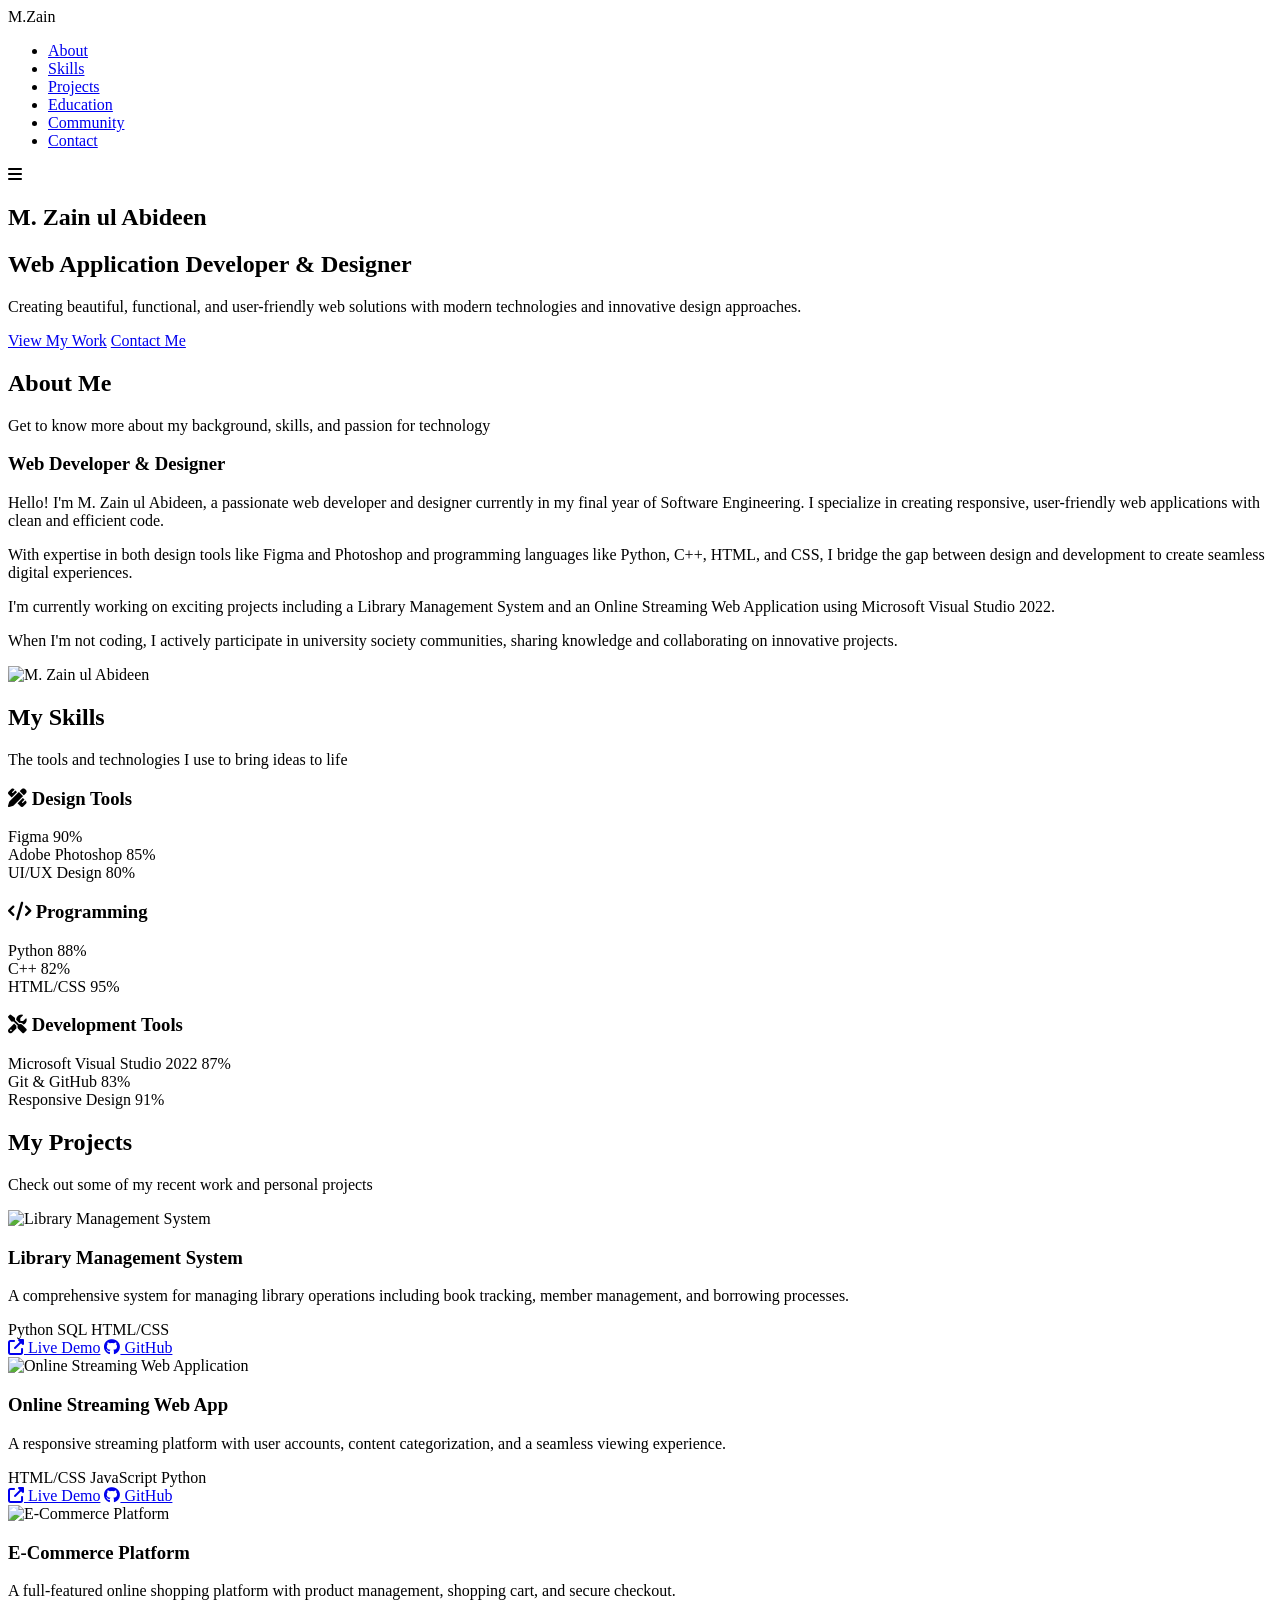
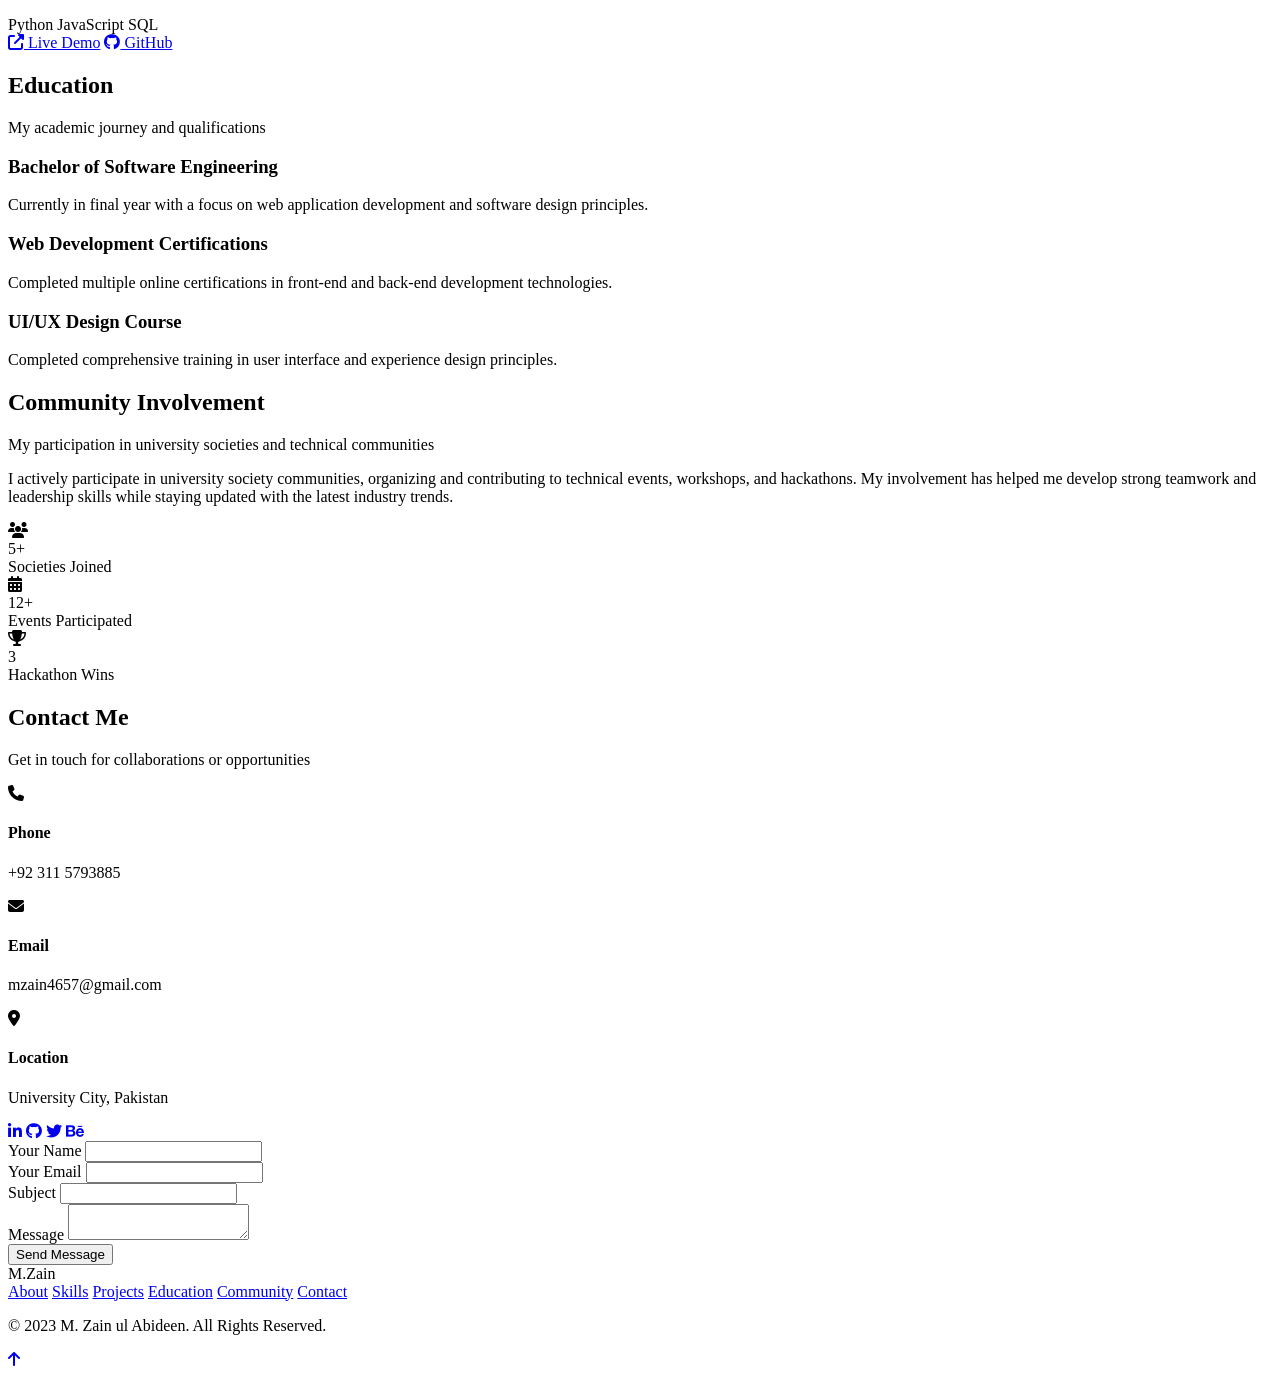
==== commit b9a87280: "Update index.html" ====
--- a/index.html
+++ b/index.html
@@ -5,787 +5,7 @@
   <meta name="viewport" content="width=device-width, initial-scale=1.0">
   <title>M. Zain ul Abideen | Web Developer & Designer</title>
   <link rel="stylesheet" href="https://cdnjs.cloudflare.com/ajax/libs/font-awesome/6.4.0/css/all.min.css">
-  <style>
-    /* --- CSS Variables for Theme --- */
-    :root {
-      --primary: #2a5298;
-      --secondary: #1e3c72;
-      --accent: #4f46e5;
-      --light: #f8fafc;
-      --dark: #1e293b;
-      --text: #334155;
-      --text-light: #64748b;
-      --shadow: 0 10px 30px rgba(0, 0, 0, 0.1);
-      --transition: all 0.3s ease;
-    }
-
-    /* --- Global Styles --- */
-    * {
-      margin: 0;
-      padding: 0;
-      box-sizing: border-box;
-    }
-
-    body {
-      font-family: 'Segoe UI', Tahoma, Geneva, Verdana, sans-serif;
-      line-height: 1.6;
-      color: var(--text);
-      background-color: var(--light);
-      overflow-x: hidden;
-    }
-
-    .container {
-      max-width: 1200px;
-      margin: 0 auto;
-      padding: 0 20px;
-    }
-
-    section {
-      padding: 100px 0;
-    }
-
-    h1, h2, h3, h4 {
-      color: var(--dark);
-      font-weight: 700;
-      line-height: 1.2;
-    }
-
-    .section-title {
-      text-align: center;
-      margin-bottom: 60px;
-    }
-
-    .section-title h2 {
-      font-size: 2.5rem;
-      position: relative;
-      display: inline-block;
-      margin-bottom: 15px;
-    }
-
-    .section-title h2::after {
-      content: '';
-      position: absolute;
-      bottom: -10px;
-      left: 50%;
-      transform: translateX(-50%);
-      width: 70px;
-      height: 4px;
-      background: var(--accent);
-      border-radius: 2px;
-    }
-
-    .section-title p {
-      color: var(--text-light);
-      max-width: 700px;
-      margin: 0 auto;
-    }
-
-    .btn {
-      display: inline-block;
-      padding: 12px 30px;
-      background: var(--accent);
-      color: white;
-      border-radius: 50px;
-      text-decoration: none;
-      font-weight: 600;
-      transition: var(--transition);
-      border: none;
-      cursor: pointer;
-      box-shadow: var(--shadow);
-    }
-
-    .btn:hover {
-      background: var(--primary);
-      transform: translateY(-3px);
-    }
-
-    /* --- Navigation --- */
-    nav {
-      position: fixed;
-      top: 0;
-      width: 100%;
-      background: rgba(255, 255, 255, 0.95);
-      padding: 18px 0;
-      display: flex;
-      justify-content: center;
-      box-shadow: 0 2px 10px rgba(0, 0, 0, 0.1);
-      z-index: 1000;
-      backdrop-filter: blur(10px);
-    }
-
-    .nav-container {
-      display: flex;
-      justify-content: space-between;
-      align-items: center;
-      width: 100%;
-      max-width: 1200px;
-      padding: 0 20px;
-    }
-
-    .logo {
-      font-size: 1.8rem;
-      font-weight: 700;
-      color: var(--primary);
-    }
-
-    .nav-links {
-      display: flex;
-      list-style: none;
-    }
-
-    .nav-links li {
-      margin: 0 15px;
-    }
-
-    .nav-links a {
-      color: var(--dark);
-      font-weight: 600;
-      text-decoration: none;
-      transition: var(--transition);
-      position: relative;
-    }
-
-    .nav-links a::after {
-      content: '';
-      position: absolute;
-      bottom: -5px;
-      left: 0;
-      width: 0;
-      height: 3px;
-      background: var(--accent);
-      transition: var(--transition);
-      border-radius: 3px;
-    }
-
-    .nav-links a:hover {
-      color: var(--accent);
-    }
-
-    .nav-links a:hover::after {
-      width: 100%;
-    }
-
-    .menu-toggle {
-      display: none;
-      font-size: 1.5rem;
-      cursor: pointer;
-    }
-
-    /* --- Hero Section --- */
-    .hero {
-      min-height: 100vh;
-      display: flex;
-      align-items: center;
-      background: linear-gradient(135deg, var(--primary) 0%, var(--secondary) 100%);
-      color: white;
-      position: relative;
-      overflow: hidden;
-    }
-
-    .hero::before {
-      content: '';
-      position: absolute;
-      top: 0;
-      left: 0;
-      width: 100%;
-      height: 100%;
-      background: url("data:image/svg+xml,%3Csvg xmlns='http://www.w3.org/2000/svg' viewBox='0 0 1440 320'%3E%3Cpath fill='%23ffffff' fill-opacity='0.1' d='M0,160L48,176C96,192,192,224,288,218.7C384,213,480,171,576,165.3C672,160,768,192,864,192C960,192,1056,160,1152,144C1248,128,1344,128,1392,128L1440,128L1440,320L1392,320C1344,320,1248,320,1152,320C1056,320,960,320,864,320C768,320,672,320,576,320C480,320,384,320,288,320C192,320,96,320,48,320L0,320Z'%3E%3C/path%3E%3C/svg%3E");
-      background-size: cover;
-      background-position: bottom;
-    }
-
-    .hero-content {
-      position: relative;
-      z-index: 1;
-      max-width: 800px;
-    }
-
-    .hero h1 {
-      font-size: 3.5rem;
-      margin-bottom: 20px;
-      color: white;
-    }
-
-    .hero h2 {
-      font-size: 1.8rem;
-      font-weight: 400;
-      margin-bottom: 30px;
-      color: rgba(255, 255, 255, 0.9);
-    }
-
-    .hero p {
-      font-size: 1.2rem;
-      margin-bottom: 40px;
-      color: rgba(255, 255, 255, 0.85);
-    }
-
-    .hero-buttons {
-      display: flex;
-      gap: 20px;
-    }
-
-    .btn-outline {
-      background: transparent;
-      border: 2px solid white;
-    }
-
-    .btn-outline:hover {
-      background: white;
-      color: var(--primary);
-    }
-
-    /* --- About Section --- */
-    .about-content {
-      display: grid;
-      grid-template-columns: 1fr 1fr;
-      gap: 50px;
-      align-items: center;
-    }
-
-    .about-text h3 {
-      font-size: 1.8rem;
-      margin-bottom: 20px;
-      color: var(--primary);
-    }
-
-    .about-text p {
-      margin-bottom: 15px;
-      color: var(--text);
-    }
-
-    .about-image {
-      position: relative;
-    }
-
-    .about-image img {
-      width: 100%;
-      border-radius: 10px;
-      box-shadow: var(--shadow);
-    }
-
-    .about-image::before {
-      content: '';
-      position: absolute;
-      top: -15px;
-      left: -15px;
-      width: 100%;
-      height: 100%;
-      border: 3px solid var(--accent);
-      border-radius: 10px;
-      z-index: -1;
-    }
-
-    /* --- Skills Section --- */
-    .skills {
-      background: #f8fafc;
-    }
-
-    .skills-container {
-      display: grid;
-      grid-template-columns: repeat(auto-fill, minmax(300px, 1fr));
-      gap: 30px;
-    }
-
-    .skill-category {
-      background: white;
-      padding: 30px;
-      border-radius: 10px;
-      box-shadow: var(--shadow);
-      transition: var(--transition);
-    }
-
-    .skill-category:hover {
-      transform: translateY(-5px);
-    }
-
-    .skill-category h3 {
-      font-size: 1.5rem;
-      margin-bottom: 20px;
-      display: flex;
-      align-items: center;
-      gap: 10px;
-    }
-
-    .skill-category h3 i {
-      color: var(--accent);
-    }
-
-    .skill-item {
-      margin-bottom: 15px;
-    }
-
-    .skill-info {
-      display: flex;
-      justify-content: space-between;
-      margin-bottom: 5px;
-    }
-
-    .skill-bar {
-      height: 10px;
-      background: #e2e8f0;
-      border-radius: 5px;
-      overflow: hidden;
-    }
-
-    .skill-progress {
-      height: 100%;
-      background: var(--accent);
-      border-radius: 5px;
-      position: relative;
-      width: 0;
-      transition: width 1s ease;
-    }
-
-    /* --- Projects Section --- */
-    .projects-container {
-      display: grid;
-      grid-template-columns: repeat(auto-fill, minmax(350px, 1fr));
-      gap: 30px;
-    }
-
-    .project-card {
-      background: white;
-      border-radius: 10px;
-      overflow: hidden;
-      box-shadow: var(--shadow);
-      transition: var(--transition);
-    }
-
-    .project-card:hover {
-      transform: translateY(-10px);
-    }
-
-    .project-img {
-      height: 200px;
-      overflow: hidden;
-    }
-
-    .project-img img {
-      width: 100%;
-      height: 100%;
-      object-fit: cover;
-      transition: var(--transition);
-    }
-
-    .project-card:hover .project-img img {
-      transform: scale(1.1);
-    }
-
-    .project-info {
-      padding: 25px;
-    }
-
-    .project-info h3 {
-      font-size: 1.4rem;
-      margin-bottom: 10px;
-    }
-
-    .project-info p {
-      color: var(--text-light);
-      margin-bottom: 20px;
-    }
-
-    .project-tags {
-      display: flex;
-      flex-wrap: wrap;
-      gap: 10px;
-      margin-bottom: 20px;
-    }
-
-    .project-tag {
-      background: #eef2ff;
-      color: var(--accent);
-      padding: 5px 12px;
-      border-radius: 20px;
-      font-size: 0.8rem;
-      font-weight: 600;
-    }
-
-    .project-links {
-      display: flex;
-      gap: 15px;
-    }
-
-    .project-link {
-      display: flex;
-      align-items: center;
-      gap: 5px;
-      color: var(--accent);
-      text-decoration: none;
-      font-weight: 600;
-      transition: var(--transition);
-    }
-
-    .project-link:hover {
-      color: var(--primary);
-    }
-
-    /* --- Education Section --- */
-    .education {
-      background: #f8fafc;
-    }
-
-    .timeline {
-      position: relative;
-      max-width: 800px;
-      margin: 0 auto;
-    }
-
-    .timeline::after {
-      content: '';
-      position: absolute;
-      width: 6px;
-      background-color: var(--accent);
-      top: 0;
-      bottom: 0;
-      left: 50%;
-      margin-left: -3px;
-      border-radius: 3px;
-    }
-
-    .timeline-item {
-      padding: 10px 40px;
-      position: relative;
-      width: 50%;
-      box-sizing: border-box;
-    }
-
-    .timeline-item:nth-child(odd) {
-      left: 0;
-    }
-
-    .timeline-item:nth-child(even) {
-      left: 50%;
-    }
-
-    .timeline-content {
-      padding: 20px;
-      background-color: white;
-      border-radius: 10px;
-      box-shadow: var(--shadow);
-      position: relative;
-    }
-
-    .timeline-content::after {
-      content: '';
-      position: absolute;
-      width: 20px;
-      height: 20px;
-      background-color: white;
-      top: 50%;
-      transform: translateY(-50%) rotate(45deg);
-      z-index: -1;
-    }
-
-    .timeline-item:nth-child(odd) .timeline-content::after {
-      right: -10px;
-    }
-
-    .timeline-item:nth-child(even) .timeline-content::after {
-      left: -10px;
-    }
-
-    .timeline-content h3 {
-      color: var(--accent);
-      margin-bottom: 10px;
-    }
-
-    .timeline-content p {
-      color: var(--text-light);
-    }
-
-    /* --- Community Section --- */
-    .community-content {
-      text-align: center;
-      max-width: 800px;
-      margin: 0 auto;
-    }
-
-    .community-content p {
-      margin-bottom: 30px;
-    }
-
-    .community-stats {
-      display: grid;
-      grid-template-columns: repeat(auto-fit, minmax(200px, 1fr));
-      gap: 20px;
-      margin-top: 40px;
-    }
-
-    .stat-item {
-      background: white;
-      padding: 30px;
-      border-radius: 10px;
-      box-shadow: var(--shadow);
-      transition: var(--transition);
-    }
-
-    .stat-item:hover {
-      transform: translateY(-5px);
-    }
-
-    .stat-item i {
-      font-size: 2.5rem;
-      color: var(--accent);
-      margin-bottom: 15px;
-    }
-
-    .stat-number {
-      font-size: 2rem;
-      font-weight: 700;
-      color: var(--primary);
-      margin-bottom: 5px;
-    }
-
-    .stat-text {
-      color: var(--text-light);
-    }
-
-    /* --- Contact Section --- */
-    .contact {
-      background: #f8fafc;
-    }
-
-    .contact-container {
-      display: grid;
-      grid-template-columns: 1fr 1fr;
-      gap: 50px;
-    }
-
-    .contact-info {
-      display: flex;
-      flex-direction: column;
-      gap: 25px;
-    }
-
-    .contact-item {
-      display: flex;
-      align-items: flex-start;
-      gap: 15px;
-    }
-
-    .contact-icon {
-      width: 50px;
-      height: 50px;
-      background: var(--accent);
-      border-radius: 50%;
-      display: flex;
-      align-items: center;
-      justify-content: center;
-      color: white;
-      font-size: 1.2rem;
-    }
-
-    .contact-details h4 {
-      margin-bottom: 5px;
-    }
-
-    .contact-details p {
-      color: var(--text-light);
-    }
-
-    .social-links {
-      display: flex;
-      gap: 15px;
-      margin-top: 20px;
-    }
-
-    .social-link {
-      width: 40px;
-      height: 40px;
-      background: var(--accent);
-      border-radius: 50%;
-      display: flex;
-      align-items: center;
-      justify-content: center;
-      color: white;
-      text-decoration: none;
-      transition: var(--transition);
-    }
-
-    .social-link:hover {
-      background: var(--primary);
-      transform: translateY(-3px);
-    }
-
-    .contact-form {
-      background: white;
-      padding: 30px;
-      border-radius: 10px;
-      box-shadow: var(--shadow);
-    }
-
-    .form-group {
-      margin-bottom: 20px;
-    }
-
-    .form-group label {
-      display: block;
-      margin-bottom: 8px;
-      font-weight: 600;
-    }
-
-    .form-control {
-      width: 100%;
-      padding: 12px 15px;
-      border: 1px solid #e2e8f0;
-      border-radius: 8px;
-      font-size: 1rem;
-      transition: var(--transition);
-    }
-
-    .form-control:focus {
-      border-color: var(--accent);
-      outline: none;
-      box-shadow: 0 0 0 3px rgba(79, 70, 229, 0.2);
-    }
-
-    textarea.form-control {
-      min-height: 150px;
-      resize: vertical;
-    }
-
-    /* --- Footer --- */
-    footer {
-      background: var(--dark);
-      color: white;
-      padding: 60px 0 30px;
-      text-align: center;
-    }
-
-    .footer-content {
-      display: flex;
-      flex-direction: column;
-      align-items: center;
-      gap: 30px;
-    }
-
-    .footer-logo {
-      font-size: 2rem;
-      font-weight: 700;
-      color: white;
-    }
-
-    .footer-links {
-      display: flex;
-      gap: 30px;
-      flex-wrap: wrap;
-      justify-content: center;
-    }
-
-    .footer-links a {
-      color: rgba(255, 255, 255, 0.8);
-      text-decoration: none;
-      transition: var(--transition);
-    }
-
-    .footer-links a:hover {
-      color: white;
-    }
-
-    .copyright {
-      margin-top: 30px;
-      color: rgba(255, 255, 255, 0.6);
-    }
-
-    /* --- Back to Top Button --- */
-    .back-to-top {
-      position: fixed;
-      bottom: 30px;
-      right: 30px;
-      width: 50px;
-      height: 50px;
-      background: var(--accent);
-      color: white;
-      border-radius: 50%;
-      display: flex;
-      align-items: center;
-      justify-content: center;
-      text-decoration: none;
-      box-shadow: var(--shadow);
-      transition: var(--transition);
-      opacity: 0;
-      visibility: hidden;
-      z-index: 999;
-    }
-
-    .back-to-top.active {
-      opacity: 1;
-      visibility: visible;
-    }
-
-    .back-to-top:hover {
-      background: var(--primary);
-      transform: translateY(-5px);
-    }
-
-    /* --- Responsive Design --- */
-    @media (max-width: 992px) {
-      .about-content,
-      .contact-container {
-        grid-template-columns: 1fr;
-      }
-      
-      .timeline::after {
-        left: 31px;
-      }
-      
-      .timeline-item {
-        width: 100%;
-        padding-left: 70px;
-        padding-right: 25px;
-      }
-      
-      .timeline-item:nth-child(even) {
-        left: 0;
-      }
-    }
-
-    @media (max-width: 768px) {
-      .nav-links {
-        position: fixed;
-        top: 70px;
-        left: -100%;
-        width: 100%;
-        height: calc(100vh - 70px);
-        background: white;
-        flex-direction: column;
-        align-items: center;
-        justify-content: center;
-        transition: var(--transition);
-        gap: 30px;
-      }
-      
-      .nav-links.active {
-        left: 0;
-      }
-      
-      .menu-toggle {
-        display: block;
-      }
-      
-      .hero h1 {
-        font-size: 2.5rem;
-      }
-      
-      .hero h2 {
-        font-size: 1.5rem;
-      }
-      
-      .hero-buttons {
-        flex-direction: column;
-        gap: 15px;
-      }
-      
-      .section-title h2 {
-        font-size: 2rem;
-      }
-      
-      .projects-container {
-        grid-template-columns: 1fr;
-      }
-    }
-  </style>
+  <style="stylesheet" href="Style.css"></style>
 </head>
 <body>
   <!-- Navigation -->
@@ -1250,4 +470,4 @@
     });
   </script>
 </body>
-</html>+</html>
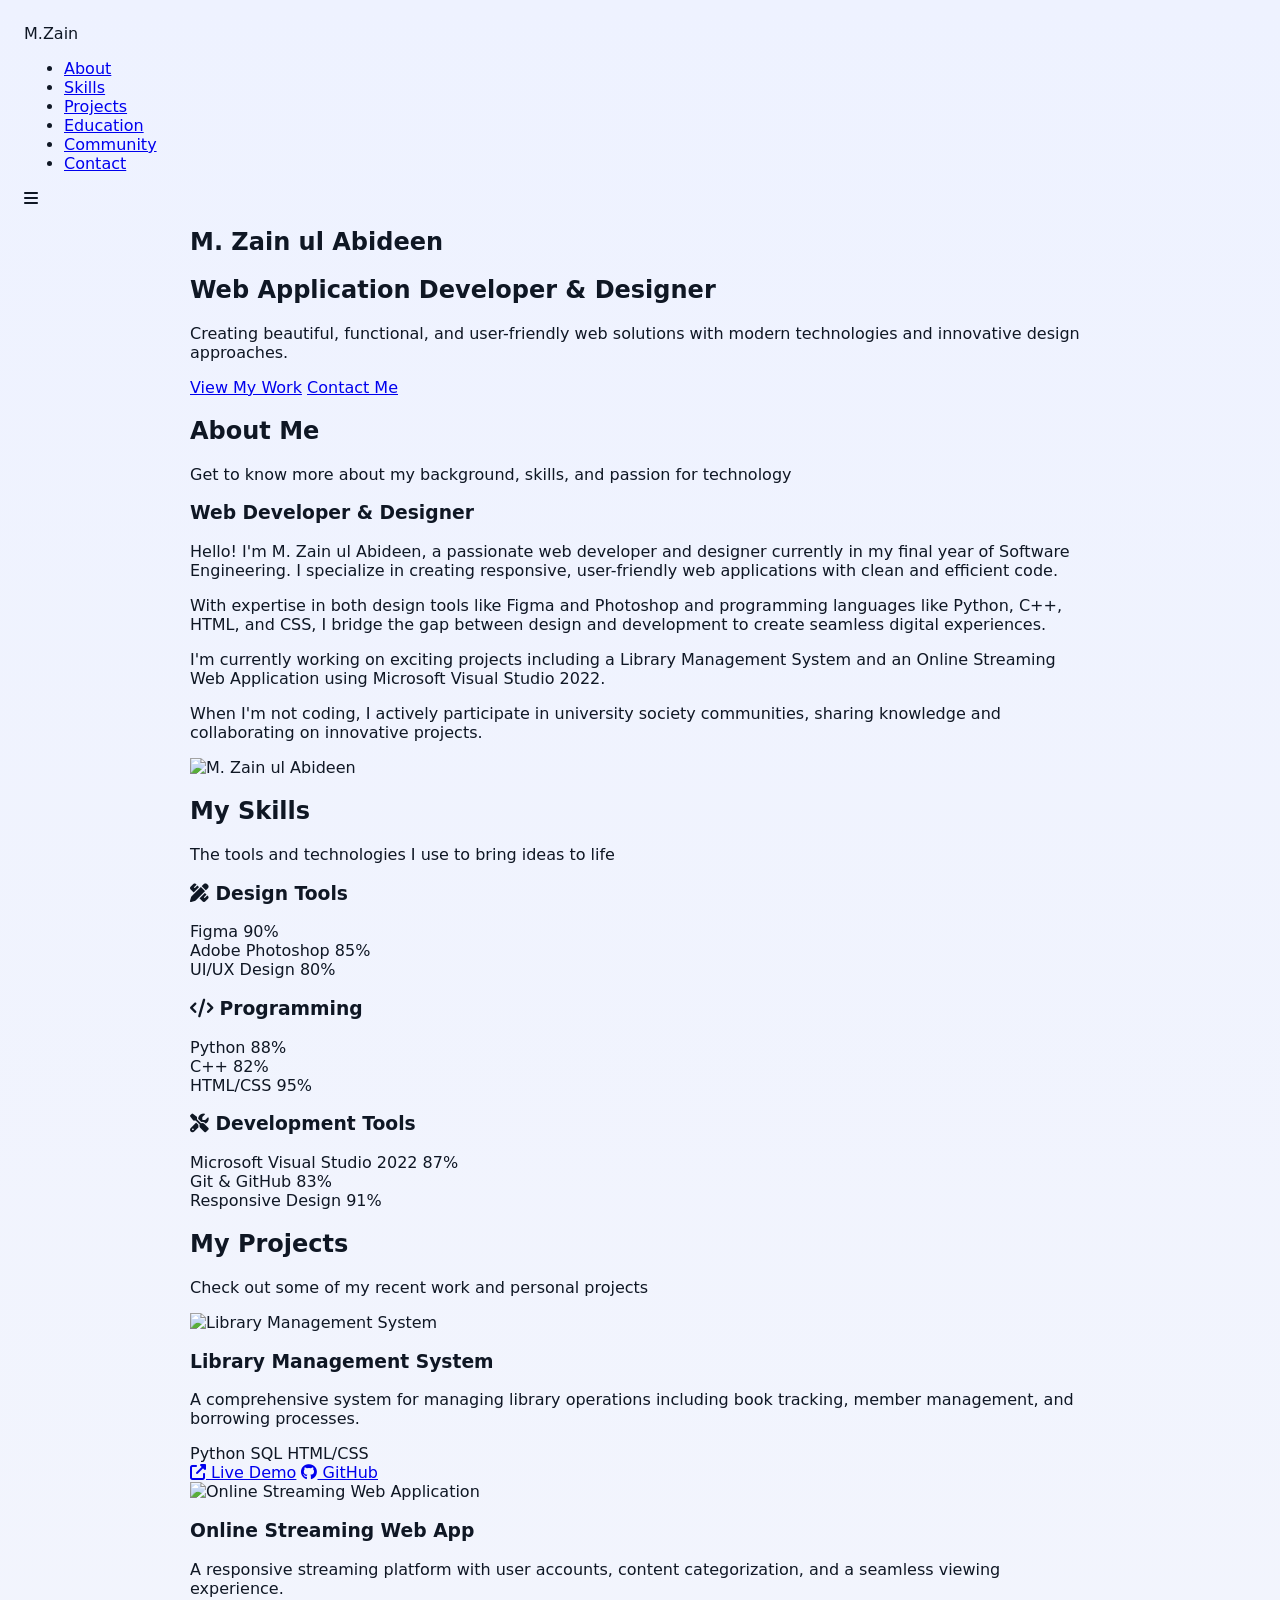
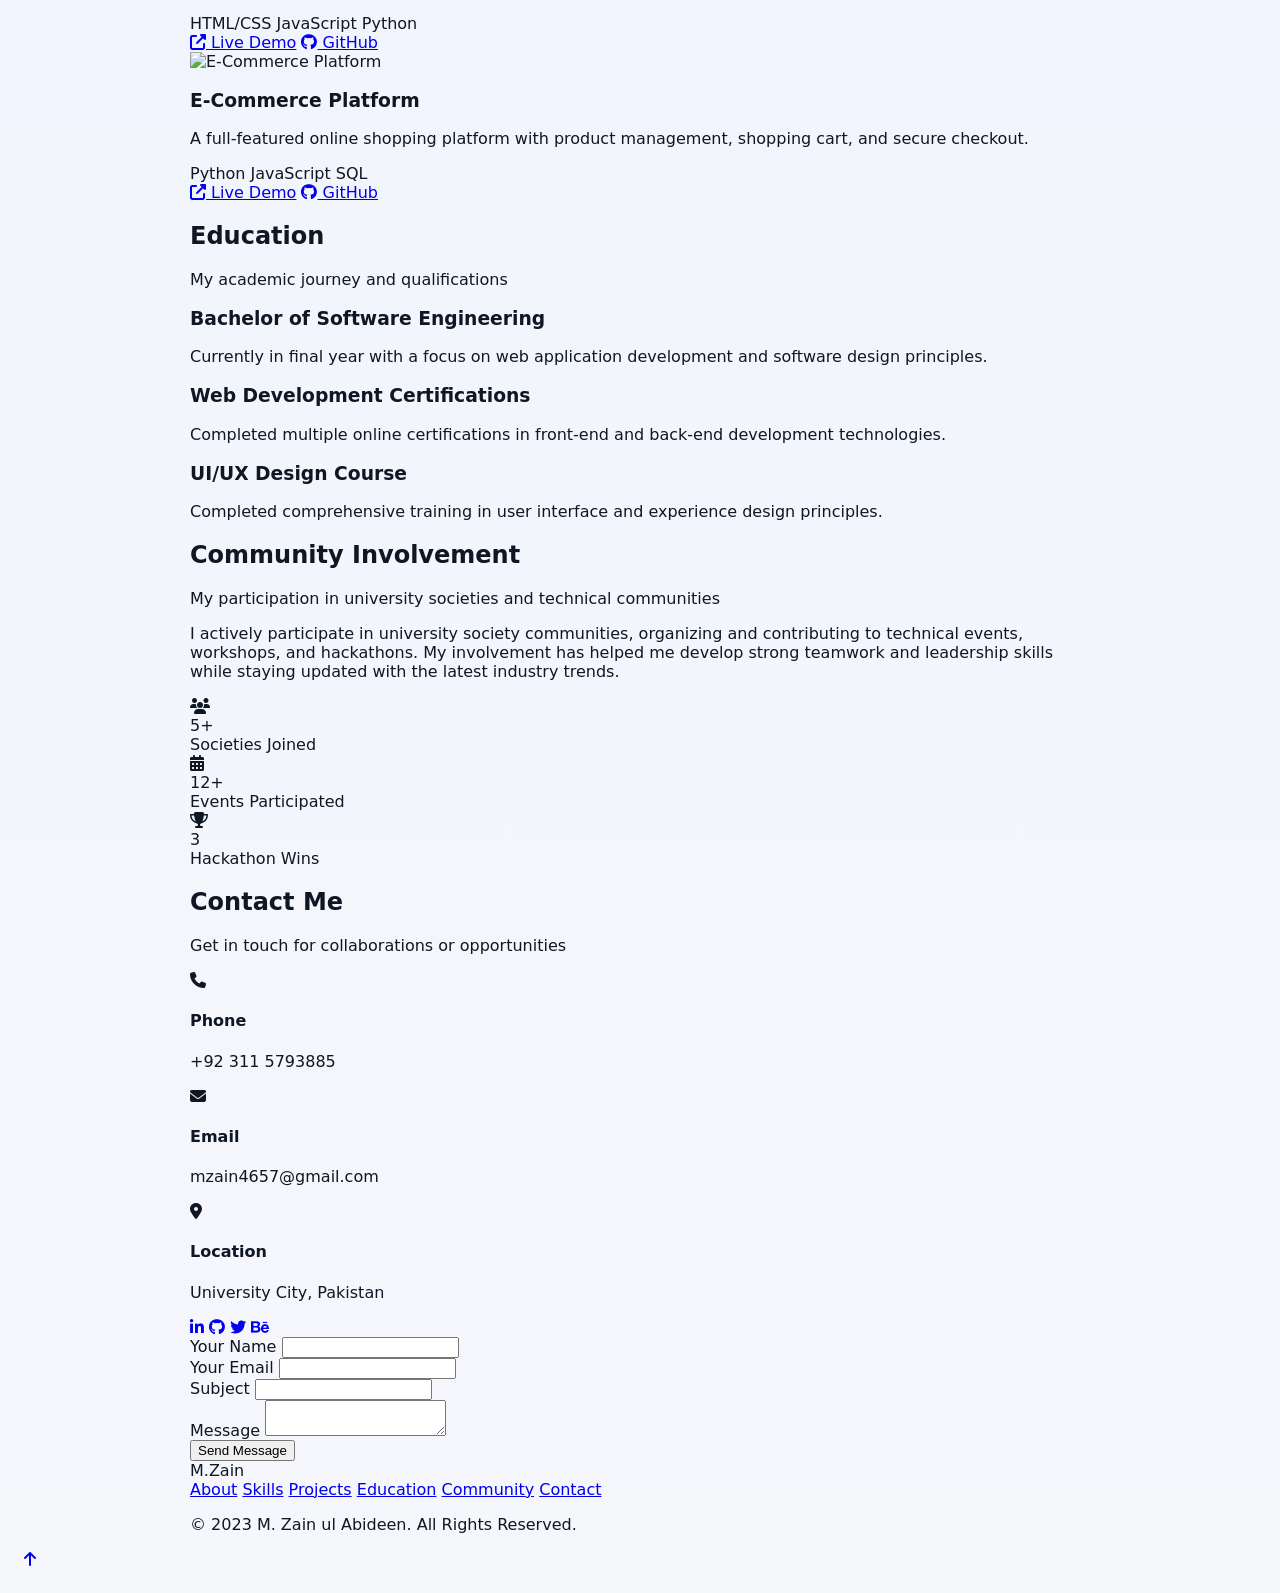
==== commit 96e36df3: "Update index.html" ====
--- a/index.html
+++ b/index.html
@@ -5,7 +5,7 @@
   <meta name="viewport" content="width=device-width, initial-scale=1.0">
   <title>M. Zain ul Abideen | Web Developer & Designer</title>
   <link rel="stylesheet" href="https://cdnjs.cloudflare.com/ajax/libs/font-awesome/6.4.0/css/all.min.css">
-  <style="stylesheet" href="Style.css"></style>
+  <link rel="stylesheet" href="Style.css">
 </head>
 <body>
   <!-- Navigation -->
--- a/Style.css
+++ b/Style.css
@@ -0,0 +1,54 @@
+:root{
+  --bg:#f6f7fb;
+  --card:#ffffff;
+  --muted:#6b7280;
+  --accent:#0b63d6;
+  --text:#0f1724;
+  --maxw:900px;
+}
+*{box-sizing:border-box}
+body{
+  margin:0;
+  font-family:Inter, ui-sans-serif, system-ui, -apple-system, "Segoe UI", Roboto, "Helvetica Neue", Arial;
+  background:linear-gradient(180deg, #eef2ff 0%, var(--bg) 100%);
+  color:var(--text);
+  padding:24px;
+  -webkit-font-smoothing:antialiased;
+  -moz-osx-font-smoothing:grayscale;
+}
+.container{max-width:var(--maxw);margin:0 auto}
+.header{display:flex;gap:18px;align-items:center;margin-bottom:18px}
+.avatar{width:120px;height:120px;border-radius:12px;object-fit:cover;border:4px solid white;box-shadow:0 8px 20px rgba(11,99,214,0.08)}
+.header-info h1{margin:0;font-size:1.6rem}
+.header-info .bio{margin:6px 0;color:var(--muted)}
+.meta{color:var(--muted);margin-top:6px}
+.meta.small{font-size:0.9rem;color:var(--muted)}
+.card{background:var(--card);padding:16px;border-radius:10px;box-shadow:0 6px 20px rgba(16,24,40,0.04);margin-bottom:14px}
+.card h2{margin-top:0}
+.repos-grid{display:grid;grid-template-columns:repeat(auto-fit,minmax(220px,1fr));gap:12px}
+.repo-card{padding:12px;border-radius:8px;background:#fbfdff;border:1px solid #eef2ff}
+.repo-title{font-weight:600;color:var(--accent);text-decoration:none}
+.repo-desc{margin:6px 0;color:var(--muted);font-size:0.95rem}
+.repo-meta{font-size:0.85rem;color:var(--muted);display:flex;gap:12px;flex-wrap:wrap}
+.lang-pill{display:inline-block;background:#f1f5f9;color:#0f1724;padding:6px 10px;border-radius:999px;margin:6px 6px 0 0;font-size:0.85rem}
+.footer{margin-top:8px;text-align:center}
+.muted{color:var(--muted)}
+
+/* README content styling (basic) */
+.readme{
+  line-height:1.6;
+}
+.readme h1, .readme h2, .readme h3 { color: var(--text); margin-top: 0.75rem; }
+.readme pre{background:#0b1220;color:#e6f1ff;padding:12px;border-radius:8px;overflow:auto}
+.readme code{background:#f1f5f9;padding:2px 6px;border-radius:6px}
+.readme img{max-width:100%;height:auto;border-radius:8px;margin:6px 0}
+.readme a{color:var(--accent);text-decoration:none}
+
+/* simple print adjustments */
+@media print{
+  body{background:white;padding:0}
+  .header{page-break-inside:avoid}
+  .repos-grid{page-break-inside:avoid}
+  .avatar{width:96px;height:96px}
+  .container{max-width:700px}
+}
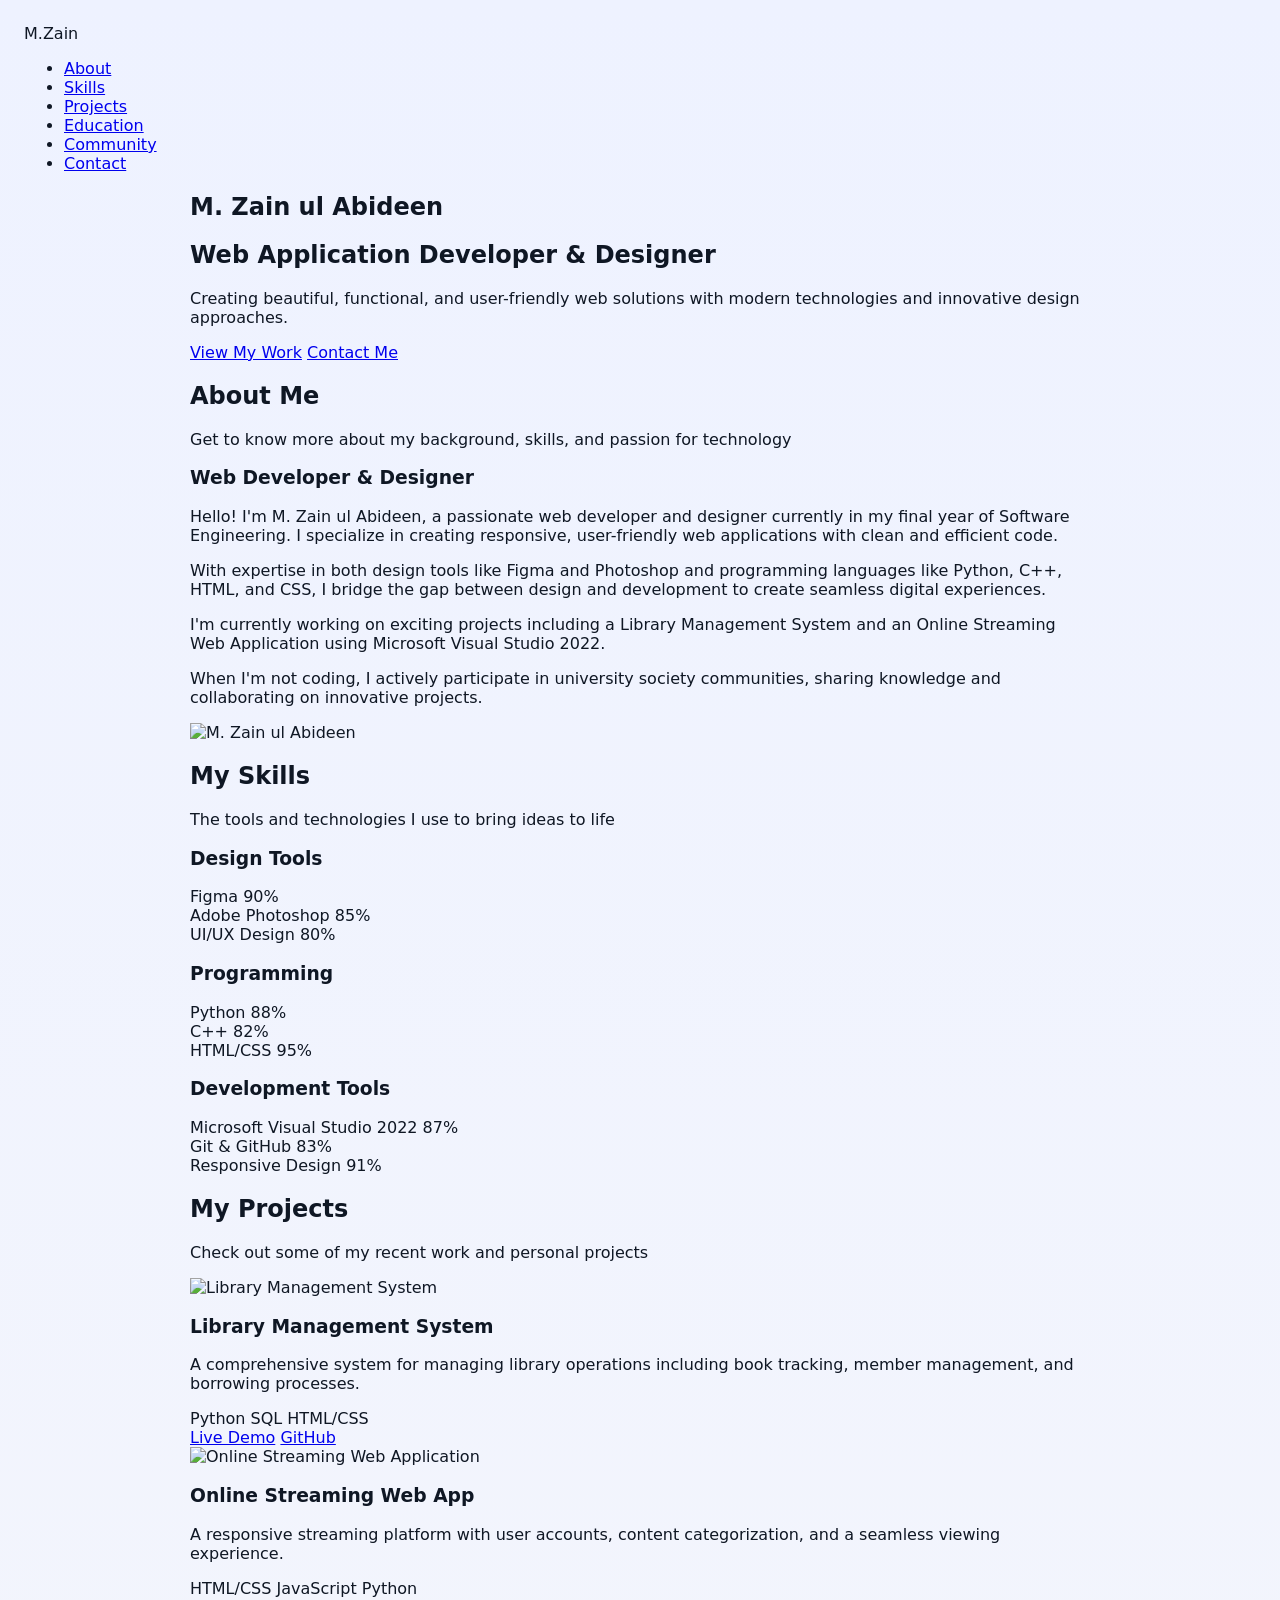
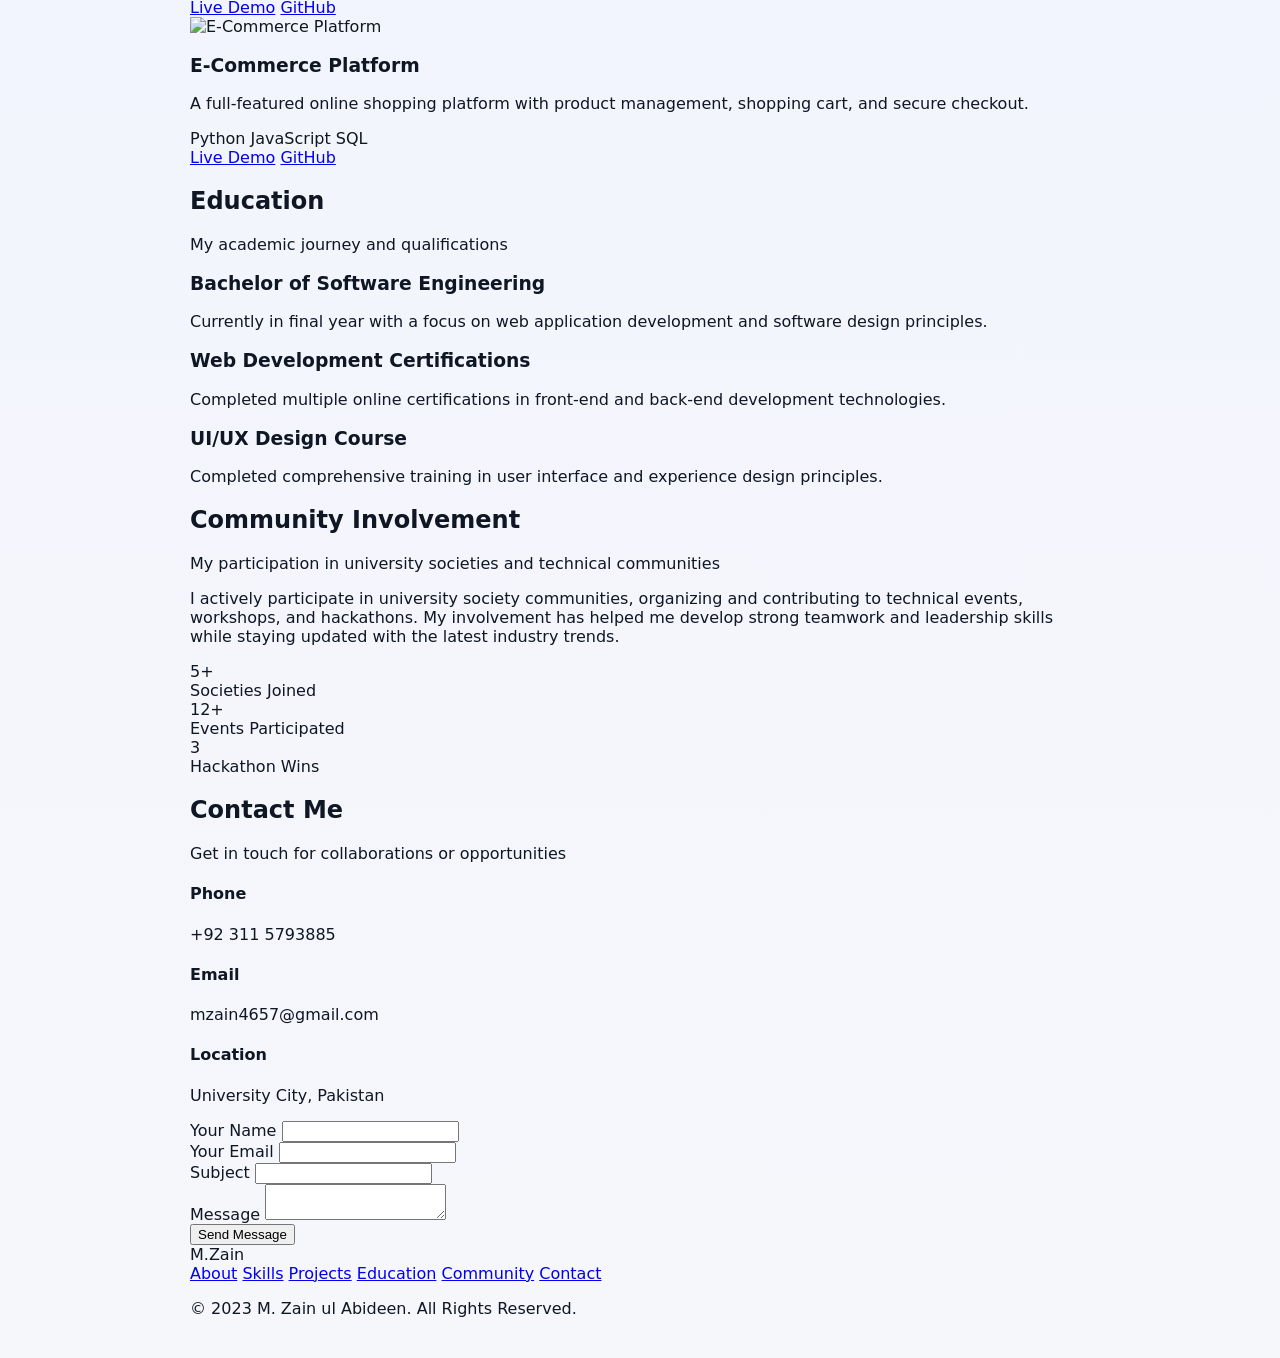
==== commit 48c6ccd3: "Update index.html" ====
--- a/index.html
+++ b/index.html
@@ -4,8 +4,63 @@
   <meta charset="UTF-8">
   <meta name="viewport" content="width=device-width, initial-scale=1.0">
   <title>M. Zain ul Abideen | Web Developer & Designer</title>
-  <link rel="stylesheet" href="https://cdnjs.cloudflare.com/ajax/libs/font-awesome/6.4.0/css/all.min.css">
-  <link rel="stylesheet" href="Style.css">
+  <link rel="stylesheet" href="style">
+  <style>
+    :root{
+  --bg:#f6f7fb;
+  --card:#ffffff;
+  --muted:#6b7280;
+  --accent:#0b63d6;
+  --text:#0f1724;
+  --maxw:900px;
+}
+*{box-sizing:border-box}
+body{
+  margin:0;
+  font-family:Inter, ui-sans-serif, system-ui, -apple-system, "Segoe UI", Roboto, "Helvetica Neue", Arial;
+  background:linear-gradient(180deg, #eef2ff 0%, var(--bg) 100%);
+  color:var(--text);
+  padding:24px;
+  -webkit-font-smoothing:antialiased;
+  -moz-osx-font-smoothing:grayscale;
+}
+.container{max-width:var(--maxw);margin:0 auto}
+.header{display:flex;gap:18px;align-items:center;margin-bottom:18px}
+.avatar{width:120px;height:120px;border-radius:12px;object-fit:cover;border:4px solid white;box-shadow:0 8px 20px rgba(11,99,214,0.08)}
+.header-info h1{margin:0;font-size:1.6rem}
+.header-info .bio{margin:6px 0;color:var(--muted)}
+.meta{color:var(--muted);margin-top:6px}
+.meta.small{font-size:0.9rem;color:var(--muted)}
+.card{background:var(--card);padding:16px;border-radius:10px;box-shadow:0 6px 20px rgba(16,24,40,0.04);margin-bottom:14px}
+.card h2{margin-top:0}
+.repos-grid{display:grid;grid-template-columns:repeat(auto-fit,minmax(220px,1fr));gap:12px}
+.repo-card{padding:12px;border-radius:8px;background:#fbfdff;border:1px solid #eef2ff}
+.repo-title{font-weight:600;color:var(--accent);text-decoration:none}
+.repo-desc{margin:6px 0;color:var(--muted);font-size:0.95rem}
+.repo-meta{font-size:0.85rem;color:var(--muted);display:flex;gap:12px;flex-wrap:wrap}
+.lang-pill{display:inline-block;background:#f1f5f9;color:#0f1724;padding:6px 10px;border-radius:999px;margin:6px 6px 0 0;font-size:0.85rem}
+.footer{margin-top:8px;text-align:center}
+.muted{color:var(--muted)}
+
+/* README content styling (basic) */
+.readme{
+  line-height:1.6;
+}
+.readme h1, .readme h2, .readme h3 { color: var(--text); margin-top: 0.75rem; }
+.readme pre{background:#0b1220;color:#e6f1ff;padding:12px;border-radius:8px;overflow:auto}
+.readme code{background:#f1f5f9;padding:2px 6px;border-radius:6px}
+.readme img{max-width:100%;height:auto;border-radius:8px;margin:6px 0}
+.readme a{color:var(--accent);text-decoration:none}
+
+/* simple print adjustments */
+@media print{
+  body{background:white;padding:0}
+  .header{page-break-inside:avoid}
+  .repos-grid{page-break-inside:avoid}
+  .avatar{width:96px;height:96px}
+  .container{max-width:700px}
+}
+  </style>
 </head>
 <body>
   <!-- Navigation -->
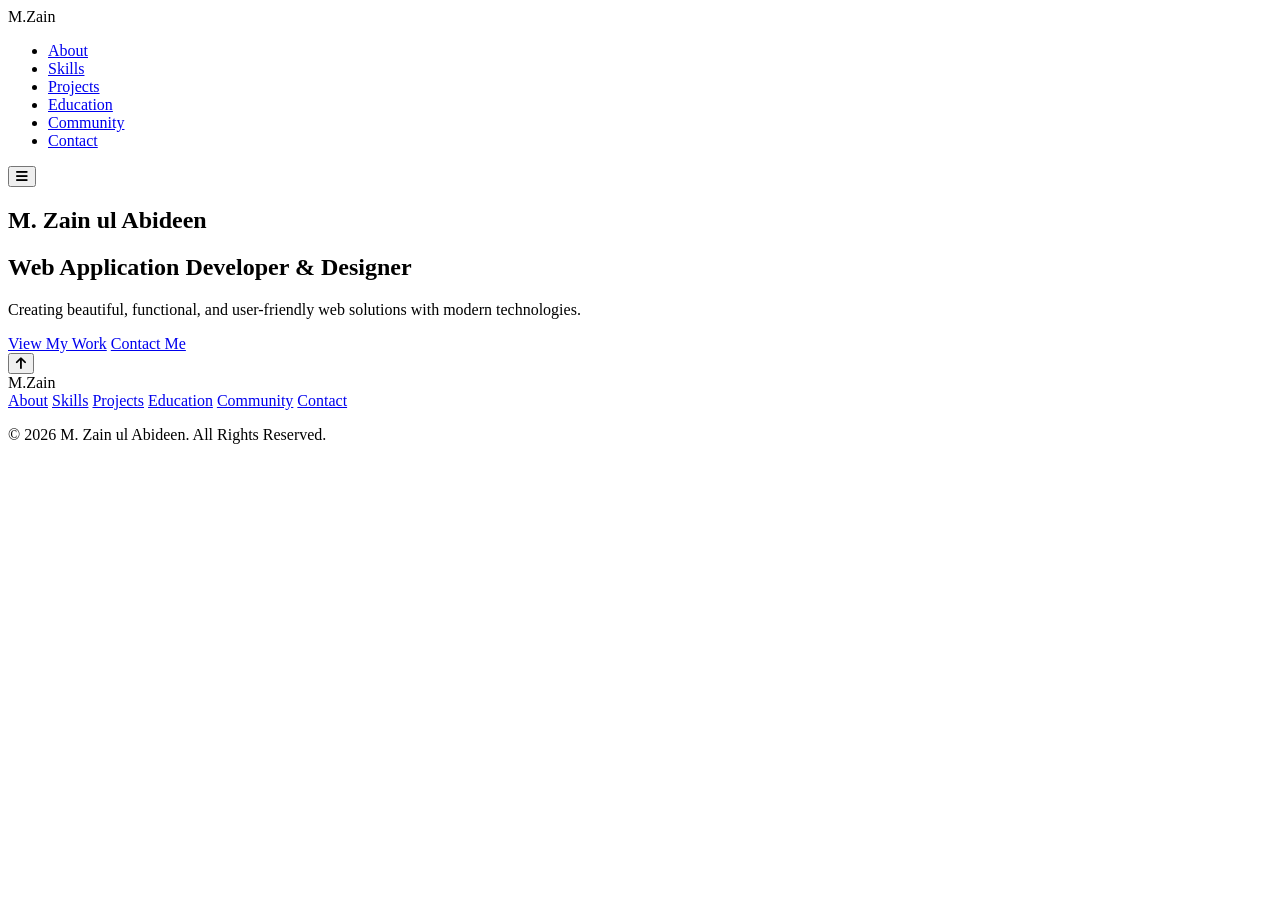
==== commit e02021d2: "Update index.html" ====
--- a/index.html
+++ b/index.html
@@ -1,528 +1,145 @@
 <!DOCTYPE html>
 <html lang="en">
 <head>
-  <meta charset="UTF-8">
-  <meta name="viewport" content="width=device-width, initial-scale=1.0">
+  <meta charset="UTF-8" />
+  <meta name="viewport" content="width=device-width, initial-scale=1.0" />
   <title>M. Zain ul Abideen | Web Developer & Designer</title>
-  <link rel="stylesheet" href="style">
-  <style>
-    :root{
-  --bg:#f6f7fb;
-  --card:#ffffff;
-  --muted:#6b7280;
-  --accent:#0b63d6;
-  --text:#0f1724;
-  --maxw:900px;
-}
-*{box-sizing:border-box}
-body{
-  margin:0;
-  font-family:Inter, ui-sans-serif, system-ui, -apple-system, "Segoe UI", Roboto, "Helvetica Neue", Arial;
-  background:linear-gradient(180deg, #eef2ff 0%, var(--bg) 100%);
-  color:var(--text);
-  padding:24px;
-  -webkit-font-smoothing:antialiased;
-  -moz-osx-font-smoothing:grayscale;
-}
-.container{max-width:var(--maxw);margin:0 auto}
-.header{display:flex;gap:18px;align-items:center;margin-bottom:18px}
-.avatar{width:120px;height:120px;border-radius:12px;object-fit:cover;border:4px solid white;box-shadow:0 8px 20px rgba(11,99,214,0.08)}
-.header-info h1{margin:0;font-size:1.6rem}
-.header-info .bio{margin:6px 0;color:var(--muted)}
-.meta{color:var(--muted);margin-top:6px}
-.meta.small{font-size:0.9rem;color:var(--muted)}
-.card{background:var(--card);padding:16px;border-radius:10px;box-shadow:0 6px 20px rgba(16,24,40,0.04);margin-bottom:14px}
-.card h2{margin-top:0}
-.repos-grid{display:grid;grid-template-columns:repeat(auto-fit,minmax(220px,1fr));gap:12px}
-.repo-card{padding:12px;border-radius:8px;background:#fbfdff;border:1px solid #eef2ff}
-.repo-title{font-weight:600;color:var(--accent);text-decoration:none}
-.repo-desc{margin:6px 0;color:var(--muted);font-size:0.95rem}
-.repo-meta{font-size:0.85rem;color:var(--muted);display:flex;gap:12px;flex-wrap:wrap}
-.lang-pill{display:inline-block;background:#f1f5f9;color:#0f1724;padding:6px 10px;border-radius:999px;margin:6px 6px 0 0;font-size:0.85rem}
-.footer{margin-top:8px;text-align:center}
-.muted{color:var(--muted)}
 
-/* README content styling (basic) */
-.readme{
-  line-height:1.6;
-}
-.readme h1, .readme h2, .readme h3 { color: var(--text); margin-top: 0.75rem; }
-.readme pre{background:#0b1220;color:#e6f1ff;padding:12px;border-radius:8px;overflow:auto}
-.readme code{background:#f1f5f9;padding:2px 6px;border-radius:6px}
-.readme img{max-width:100%;height:auto;border-radius:8px;margin:6px 0}
-.readme a{color:var(--accent);text-decoration:none}
-
-/* simple print adjustments */
-@media print{
-  body{background:white;padding:0}
-  .header{page-break-inside:avoid}
-  .repos-grid{page-break-inside:avoid}
-  .avatar{width:96px;height:96px}
-  .container{max-width:700px}
-}
-  </style>
+  <link rel="stylesheet" href="https://cdnjs.cloudflare.com/ajax/libs/font-awesome/6.4.0/css/all.min.css" />
+  <link rel="stylesheet" href="Style.css" />
 </head>
 <body>
-  <!-- Navigation -->
-  <nav>
-    <div class="nav-container">
-      <div class="logo">M.Zain</div>
-      <ul class="nav-links">
-        <li><a href="#about">About</a></li>
-        <li><a href="#skills">Skills</a></li>
-        <li><a href="#projects">Projects</a></li>
-        <li><a href="#education">Education</a></li>
-        <li><a href="#community">Community</a></li>
-        <li><a href="#contact">Contact</a></li>
-      </ul>
-      <div class="menu-toggle">
-        <i class="fas fa-bars"></i>
+
+<!-- Navigation -->
+<nav>
+  <div class="nav-container">
+    <div class="logo">M.Zain</div>
+
+    <ul class="nav-links" id="navLinks">
+      <li><a href="#about">About</a></li>
+      <li><a href="#skills">Skills</a></li>
+      <li><a href="#projects">Projects</a></li>
+      <li><a href="#education">Education</a></li>
+      <li><a href="#community">Community</a></li>
+      <li><a href="#contact">Contact</a></li>
+    </ul>
+
+    <button class="menu-toggle" aria-label="Toggle navigation">
+      <i class="fas fa-bars"></i>
+    </button>
+  </div>
+</nav>
+
+<!-- Hero -->
+<section class="hero">
+  <div class="container">
+    <div class="hero-content">
+      <h1>M. Zain ul Abideen</h1>
+      <h2>Web Application Developer & Designer</h2>
+      <p>Creating beautiful, functional, and user-friendly web solutions with modern technologies.</p>
+
+      <div class="hero-buttons">
+        <a href="#projects" class="btn">View My Work</a>
+        <a href="#contact" class="btn btn-outline">Contact Me</a>
       </div>
     </div>
-  </nav>
+  </div>
+</section>
 
-  <!-- Hero Section -->
-  <section class="hero">
-    <div class="container">
-      <div class="hero-content">
-        <h1>M. Zain ul Abideen</h1>
-        <h2>Web Application Developer & Designer</h2>
-        <p>Creating beautiful, functional, and user-friendly web solutions with modern technologies and innovative design approaches.</p>
-        <div class="hero-buttons">
-          <a href="#projects" class="btn">View My Work</a>
-          <a href="#contact" class="btn btn-outline">Contact Me</a>
-        </div>
+<!-- Back to top -->
+<button class="back-to-top" aria-label="Back to top">
+  <i class="fas fa-arrow-up"></i>
+</button>
+
+<!-- Footer -->
+<footer>
+  <div class="container">
+    <div class="footer-content">
+      <div class="footer-logo">M.Zain</div>
+
+      <div class="footer-links">
+        <a href="#about">About</a>
+        <a href="#skills">Skills</a>
+        <a href="#projects">Projects</a>
+        <a href="#education">Education</a>
+        <a href="#community">Community</a>
+        <a href="#contact">Contact</a>
       </div>
+
+      <p class="copyright">
+        © <span id="year"></span> M. Zain ul Abideen. All Rights Reserved.
+      </p>
     </div>
-  </section>
+  </div>
+</footer>
 
-  <!-- About Section -->
-  <section id="about" class="about">
-    <div class="container">
-      <div class="section-title">
-        <h2>About Me</h2>
-        <p>Get to know more about my background, skills, and passion for technology</p>
-      </div>
-      <div class="about-content">
-        <div class="about-text">
-          <h3>Web Developer & Designer</h3>
-          <p>Hello! I'm M. Zain ul Abideen, a passionate web developer and designer currently in my final year of Software Engineering. I specialize in creating responsive, user-friendly web applications with clean and efficient code.</p>
-          <p>With expertise in both design tools like Figma and Photoshop and programming languages like Python, C++, HTML, and CSS, I bridge the gap between design and development to create seamless digital experiences.</p>
-          <p>I'm currently working on exciting projects including a Library Management System and an Online Streaming Web Application using Microsoft Visual Studio 2022.</p>
-          <p>When I'm not coding, I actively participate in university society communities, sharing knowledge and collaborating on innovative projects.</p>
-        </div>
-        <div class="about-image">
-          <img src="https://images.unsplash.com/photo-1507003211169-0a1dd7228f2d?ixlib=rb-4.0.3&ixid=M3wxMjA3fDB8MHxwaG90by1wYWdlfHx8fGVufDB8fHx8fA%3D%3D&auto=format&fit=crop&w=774&q=80" alt="M. Zain ul Abideen">
-        </div>
-      </div>
-    </div>
-  </section>
+<script>
+/* =============================
+   Mobile Menu
+============================= */
+const menuToggle = document.querySelector('.menu-toggle');
+const navLinks = document.querySelector('.nav-links');
+const menuIcon = menuToggle?.querySelector('i');
 
-  <!-- Skills Section -->
-  <section id="skills" class="skills">
-    <div class="container">
-      <div class="section-title">
-        <h2>My Skills</h2>
-        <p>The tools and technologies I use to bring ideas to life</p>
-      </div>
-      <div class="skills-container">
-        <div class="skill-category">
-          <h3><i class="fas fa-pencil-ruler"></i> Design Tools</h3>
-          <div class="skill-item">
-            <div class="skill-info">
-              <span>Figma</span>
-              <span>90%</span>
-            </div>
-            <div class="skill-bar">
-              <div class="skill-progress" data-width="90%"></div>
-            </div>
-          </div>
-          <div class="skill-item">
-            <div class="skill-info">
-              <span>Adobe Photoshop</span>
-              <span>85%</span>
-            </div>
-            <div class="skill-bar">
-              <div class="skill-progress" data-width="85%"></div>
-            </div>
-          </div>
-          <div class="skill-item">
-            <div class="skill-info">
-              <span>UI/UX Design</span>
-              <span>80%</span>
-            </div>
-            <div class="skill-bar">
-              <div class="skill-progress" data-width="80%"></div>
-            </div>
-          </div>
-        </div>
-        
-        <div class="skill-category">
-          <h3><i class="fas fa-code"></i> Programming</h3>
-          <div class="skill-item">
-            <div class="skill-info">
-              <span>Python</span>
-              <span>88%</span>
-            </div>
-            <div class="skill-bar">
-              <div class="skill-progress" data-width="88%"></div>
-            </div>
-          </div>
-          <div class="skill-item">
-            <div class="skill-info">
-              <span>C++</span>
-              <span>82%</span>
-            </div>
-            <div class="skill-bar">
-              <div class="skill-progress" data-width="82%"></div>
-            </div>
-          </div>
-          <div class="skill-item">
-            <div class="skill-info">
-              <span>HTML/CSS</span>
-              <span>95%</span>
-            </div>
-            <div class="skill-bar">
-              <div class="skill-progress" data-width="95%"></div>
-            </div>
-          </div>
-        </div>
-        
-        <div class="skill-category">
-          <h3><i class="fas fa-tools"></i> Development Tools</h3>
-          <div class="skill-item">
-            <div class="skill-info">
-              <span>Microsoft Visual Studio 2022</span>
-              <span>87%</span>
-            </div>
-            <div class="skill-bar">
-              <div class="skill-progress" data-width="87%"></div>
-            </div>
-          </div>
-          <div class="skill-item">
-            <div class="skill-info">
-              <span>Git & GitHub</span>
-              <span>83%</span>
-            </div>
-            <div class="skill-bar">
-              <div class="skill-progress" data-width="83%"></div>
-            </div>
-          </div>
-          <div class="skill-item">
-            <div class="skill-info">
-              <span>Responsive Design</span>
-              <span>91%</span>
-            </div>
-            <div class="skill-bar">
-              <div class="skill-progress" data-width="91%"></div>
-            </div>
-          </div>
-        </div>
-      </div>
-    </div>
-  </section>
+menuToggle?.addEventListener('click', () => {
+  navLinks.classList.toggle('active');
 
-  <!-- Projects Section -->
-  <section id="projects">
-    <div class="container">
-      <div class="section-title">
-        <h2>My Projects</h2>
-        <p>Check out some of my recent work and personal projects</p>
-      </div>
-      <div class="projects-container">
-        <div class="project-card">
-          <div class="project-img">
-            <img src="https://images.unsplash.com/photo-1507842217343-583bb7270b66?ixlib=rb-4.0.3&ixid=M3wxMjA3fDB8MHxwaG90by1wYWdlfHx8fGVufDB8fHx8fA%3D%3D&auto=format&fit=crop&w=1040&q=80" alt="Library Management System">
-          </div>
-          <div class="project-info">
-            <h3>Library Management System</h3>
-            <p>A comprehensive system for managing library operations including book tracking, member management, and borrowing processes.</p>
-            <div class="project-tags">
-              <span class="project-tag">Python</span>
-              <span class="project-tag">SQL</span>
-              <span class="project-tag">HTML/CSS</span>
-            </div>
-            <div class="project-links">
-              <a href="#" class="project-link"><i class="fas fa-external-link-alt"></i> Live Demo</a>
-              <a href="#" class="project-link"><i class="fab fa-github"></i> GitHub</a>
-            </div>
-          </div>
-        </div>
-        
-        <div class="project-card">
-          <div class="project-img">
-            <img src="https://images.unsplash.com/photo-1522869635100-9f4c5e86aa37?ixlib=rb-4.0.3&ixid=M3wxMjA3fDB8MHxwaG90by1wYWdlfHx8fGVufDB8fHx8fA%3D%3D&auto=format&fit=crop&w=1050&q=80" alt="Online Streaming Web Application">
-          </div>
-          <div class="project-info">
-            <h3>Online Streaming Web App</h3>
-            <p>A responsive streaming platform with user accounts, content categorization, and a seamless viewing experience.</p>
-            <div class="project-tags">
-              <span class="project-tag">HTML/CSS</span>
-              <span class="project-tag">JavaScript</span>
-              <span class="project-tag">Python</span>
-            </div>
-            <div class="project-links">
-              <a href="#" class="project-link"><i class="fas fa-external-link-alt"></i> Live Demo</a>
-              <a href="#" class="project-link"><i class="fab fa-github"></i> GitHub</a>
-            </div>
-          </div>
-        </div>
-        
-        <div class="project-card">
-          <div class="project-img">
-            <img src="https://images.unsplash.com/photo-1551650975-87deedd944c3?ixlib=rb-4.0.3&ixid=M3wxMjA3fDB8MHxwaG90by1wYWdlfHx8fGVufDB8fHx8fA%3D%3D&auto=format&fit=crop&w=1074&q=80" alt="E-Commerce Platform">
-          </div>
-          <div class="project-info">
-            <h3>E-Commerce Platform</h3>
-            <p>A full-featured online shopping platform with product management, shopping cart, and secure checkout.</p>
-            <div class="project-tags">
-              <span class="project-tag">Python</span>
-              <span class="project-tag">JavaScript</span>
-              <span class="project-tag">SQL</span>
-            </div>
-            <div class="project-links">
-              <a href="#" class="project-link"><i class="fas fa-external-link-alt"></i> Live Demo</a>
-              <a href="#" class="project-link"><i class="fab fa-github"></i> GitHub</a>
-            </div>
-          </div>
-        </div>
-      </div>
-    </div>
-  </section>
+  menuIcon.classList.toggle('fa-bars');
+  menuIcon.classList.toggle('fa-times');
+});
 
-  <!-- Education Section -->
-  <section id="education" class="education">
-    <div class="container">
-      <div class="section-title">
-        <h2>Education</h2>
-        <p>My academic journey and qualifications</p>
-      </div>
-      <div class="timeline">
-        <div class="timeline-item">
-          <div class="timeline-content">
-            <h3>Bachelor of Software Engineering</h3>
-            <p>Currently in final year with a focus on web application development and software design principles.</p>
-          </div>
-        </div>
-        <div class="timeline-item">
-          <div class="timeline-content">
-            <h3>Web Development Certifications</h3>
-            <p>Completed multiple online certifications in front-end and back-end development technologies.</p>
-          </div>
-        </div>
-        <div class="timeline-item">
-          <div class="timeline-content">
-            <h3>UI/UX Design Course</h3>
-            <p>Completed comprehensive training in user interface and experience design principles.</p>
-          </div>
-        </div>
-      </div>
-    </div>
-  </section>
+document.querySelectorAll('.nav-links a').forEach(link => {
+  link.addEventListener('click', () => {
+    navLinks.classList.remove('active');
+    menuIcon.classList.add('fa-bars');
+    menuIcon.classList.remove('fa-times');
+  });
+});
 
-  <!-- Community Section -->
-  <section id="community">
-    <div class="container">
-      <div class="section-title">
-        <h2>Community Involvement</h2>
-        <p>My participation in university societies and technical communities</p>
-      </div>
-      <div class="community-content">
-        <p>I actively participate in university society communities, organizing and contributing to technical events, workshops, and hackathons. My involvement has helped me develop strong teamwork and leadership skills while staying updated with the latest industry trends.</p>
-        
-        <div class="community-stats">
-          <div class="stat-item">
-            <i class="fas fa-users"></i>
-            <div class="stat-number">5+</div>
-            <div class="stat-text">Societies Joined</div>
-          </div>
-          <div class="stat-item">
-            <i class="fas fa-calendar-alt"></i>
-            <div class="stat-number">12+</div>
-            <div class="stat-text">Events Participated</div>
-          </div>
-          <div class="stat-item">
-            <i class="fas fa-trophy"></i>
-            <div class="stat-number">3</div>
-            <div class="stat-text">Hackathon Wins</div>
-          </div>
-        </div>
-      </div>
-    </div>
-  </section>
+/* =============================
+   Back To Top
+============================= */
+const backToTop = document.querySelector('.back-to-top');
 
-  <!-- Contact Section -->
-  <section id="contact" class="contact">
-    <div class="container">
-      <div class="section-title">
-        <h2>Contact Me</h2>
-        <p>Get in touch for collaborations or opportunities</p>
-      </div>
-      <div class="contact-container">
-        <div class="contact-info">
-          <div class="contact-item">
-            <div class="contact-icon">
-              <i class="fas fa-phone"></i>
-            </div>
-            <div class="contact-details">
-              <h4>Phone</h4>
-              <p>+92 311 5793885</p>
-            </div>
-          </div>
-          <div class="contact-item">
-            <div class="contact-icon">
-              <i class="fas fa-envelope"></i>
-            </div>
-            <div class="contact-details">
-              <h4>Email</h4>
-              <p>mzain4657@gmail.com</p>
-            </div>
-          </div>
-          <div class="contact-item">
-            <div class="contact-icon">
-              <i class="fas fa-map-marker-alt"></i>
-            </div>
-            <div class="contact-details">
-              <h4>Location</h4>
-              <p>University City, Pakistan</p>
-            </div>
-          </div>
-          
-          <div class="social-links">
-            <a href="#" class="social-link"><i class="fab fa-linkedin-in"></i></a>
-            <a href="#" class="social-link"><i class="fab fa-github"></i></a>
-            <a href="#" class="social-link"><i class="fab fa-twitter"></i></a>
-            <a href="#" class="social-link"><i class="fab fa-behance"></i></a>
-          </div>
-        </div>
-        
-        <div class="contact-form">
-          <form id="contactForm">
-            <div class="form-group">
-              <label for="name">Your Name</label>
-              <input type="text" id="name" class="form-control" required>
-            </div>
-            <div class="form-group">
-              <label for="email">Your Email</label>
-              <input type="email" id="email" class="form-control" required>
-            </div>
-            <div class="form-group">
-              <label for="subject">Subject</label>
-              <input type="text" id="subject" class="form-control" required>
-            </div>
-            <div class="form-group">
-              <label for="message">Message</label>
-              <textarea id="message" class="form-control" required></textarea>
-            </div>
-            <button type="submit" class="btn">Send Message</button>
-          </form>
-        </div>
-      </div>
-    </div>
-  </section>
+window.addEventListener('scroll', () => {
+  backToTop.classList.toggle('active', window.scrollY > 300);
+});
 
-  <!-- Footer -->
-  <footer>
-    <div class="container">
-      <div class="footer-content">
-        <div class="footer-logo">M.Zain</div>
-        <div class="footer-links">
-          <a href="#about">About</a>
-          <a href="#skills">Skills</a>
-          <a href="#projects">Projects</a>
-          <a href="#education">Education</a>
-          <a href="#community">Community</a>
-          <a href="#contact">Contact</a>
-        </div>
-        <p class="copyright">© 2023 M. Zain ul Abideen. All Rights Reserved.</p>
-      </div>
-    </div>
-  </footer>
+backToTop.addEventListener('click', () => {
+  window.scrollTo({ top: 0, behavior: 'smooth' });
+});
 
-  <!-- Back to Top Button -->
-  <a href="#" class="back-to-top">
-    <i class="fas fa-arrow-up"></i>
-  </a>
+/* =============================
+   Skill Bars Animation
+============================= */
+const skillBars = document.querySelectorAll('.skill-progress');
 
-  <script>
-    // Menu Toggle
-    const menuToggle = document.querySelector('.menu-toggle');
-    const navLinks = document.querySelector('.nav-links');
-    
-    menuToggle.addEventListener('click', () => {
-      navLinks.classList.toggle('active');
-      menuToggle.querySelector('i').classList.toggle('fa-bars');
-      menuToggle.querySelector('i').classList.toggle('fa-times');
-    });
-    
-    // Close mobile menu when clicking on a link
-    document.querySelectorAll('.nav-links a').forEach(link => {
-      link.addEventListener('click', () => {
-        navLinks.classList.remove('active');
-        menuToggle.querySelector('i').classList.add('fa-bars');
-        menuToggle.querySelector('i').classList.remove('fa-times');
-      });
-    });
-    
-    // Back to Top Button
-    const backToTopButton = document.querySelector('.back-to-top');
-    
-    window.addEventListener('scroll', () => {
-      if (window.pageYOffset > 300) {
-        backToTopButton.classList.add('active');
-      } else {
-        backToTopButton.classList.remove('active');
-      }
-    });
-    
-    backToTopButton.addEventListener('click', (e) => {
-      e.preventDefault();
-      window.scrollTo({ top: 0, behavior: 'smooth' });
-    });
-    
-    // Animate Skill Bars on Scroll
-    const skillBars = document.querySelectorAll('.skill-progress');
-    
-    function animateSkillBars() {
-      skillBars.forEach(skillBar => {
-        const width = skillBar.getAttribute('data-width');
-        if (isElementInViewport(skillBar)) {
-          skillBar.style.width = width;
-        }
-      });
+const observer = new IntersectionObserver(entries => {
+  entries.forEach(entry => {
+    if (entry.isIntersecting) {
+      entry.target.style.width = entry.target.dataset.width;
     }
-    
-    function isElementInViewport(el) {
-      const rect = el.getBoundingClientRect();
-      return (
-        rect.top >= 0 &&
-        rect.left >= 0 &&
-        rect.bottom <= (window.innerHeight || document.documentElement.clientHeight) &&
-        rect.right <= (window.innerWidth || document.documentElement.clientWidth)
-      );
-    }
-    
-    window.addEventListener('scroll', animateSkillBars);
-    // Initial check on page load
-    animateSkillBars();
-    
-    // Form Submission
-    const contactForm = document.getElementById('contactForm');
-    
-    contactForm.addEventListener('submit', (e) => {
-      e.preventDefault();
-      
-      // Get form values
-      const name = document.getElementById('name').value;
-      const email = document.getElementById('email').value;
-      const subject = document.getElementById('subject').value;
-      const message = document.getElementById('message').value;
-      
-      // Here you would typically send the form data to a server
-      // For now, we'll just show an alert
-      alert(`Thank you for your message, ${name}! I will get back to you soon.`);
-      contactForm.reset();
-    });
-  </script>
+  });
+}, { threshold: 0.3 });
+
+skillBars.forEach(bar => observer.observe(bar));
+
+/* =============================
+   Contact Form
+============================= */
+const contactForm = document.getElementById('contactForm');
+
+contactForm?.addEventListener('submit', e => {
+  e.preventDefault();
+  alert('Thank you for your message! I will get back to you soon.');
+  contactForm.reset();
+});
+
+/* =============================
+   Footer Year
+============================= */
+document.getElementById('year').textContent = new Date().getFullYear();
+</script>
+
 </body>
 </html>
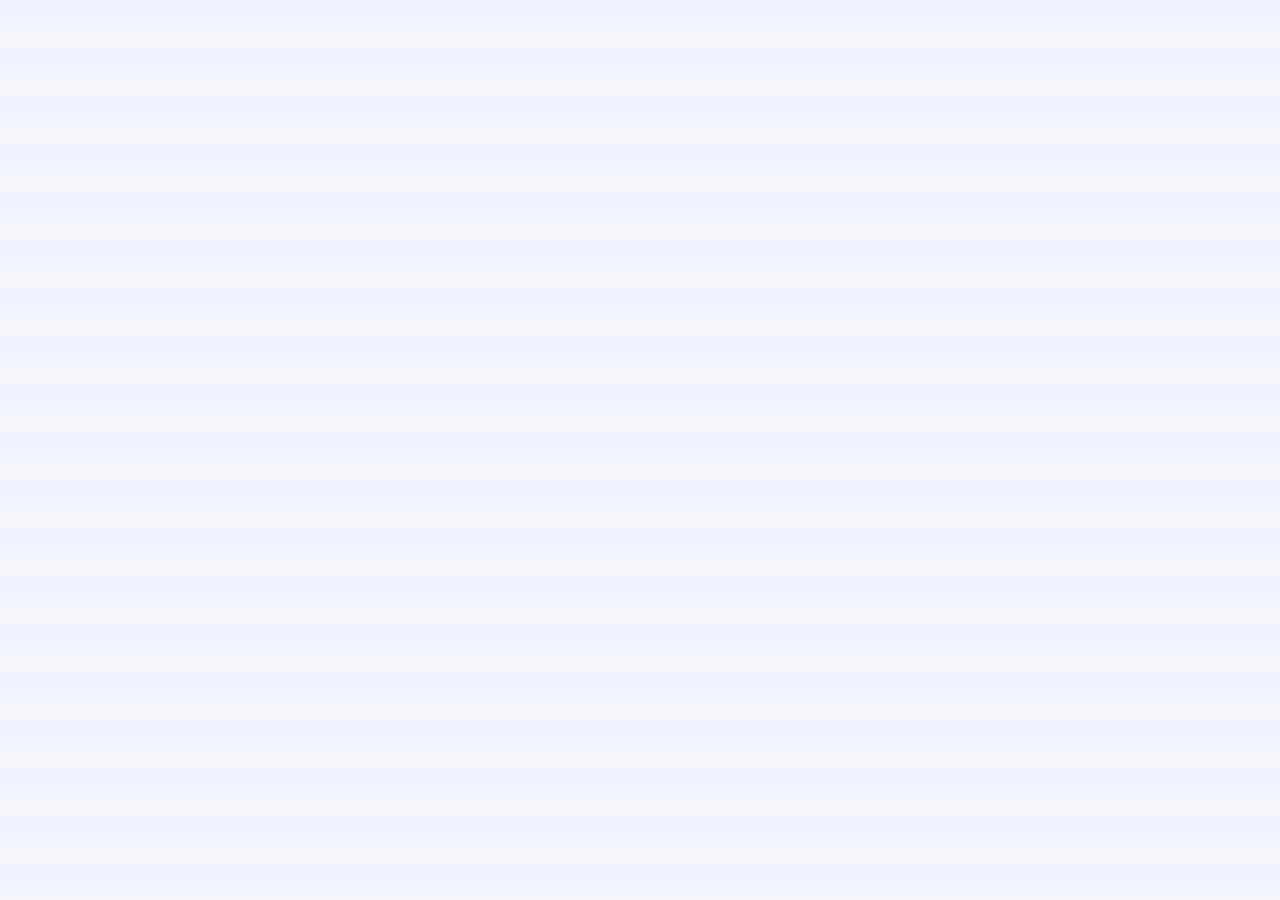
==== commit f186e76b: "Update index.html" ====
--- a/index.html
+++ b/index.html
@@ -5,140 +5,102 @@
   <meta name="viewport" content="width=device-width, initial-scale=1.0" />
   <title>M. Zain ul Abideen | Web Developer & Designer</title>
 
-  <link rel="stylesheet" href="https://cdnjs.cloudflare.com/ajax/libs/font-awesome/6.4.0/css/all.min.css" />
-  <link rel="stylesheet" href="Style.css" />
+  <link rel="stylesheet" href="https://cdnjs.cloudflare.com/ajax/libs/font-awesome/6.4.0/css/all.min.css"/>
+
+  <style>
+:root{
+  --bg:#f6f7fb;
+  --card:#ffffff;
+  --muted:#6b7280;
+  --accent:#0b63d6;
+  --text:#0f1724;
+  --maxw:900px;
+}
+*{box-sizing:border-box}
+body{
+  margin:0;
+  font-family:Inter, ui-sans-serif, system-ui, -apple-system, "Segoe UI", Roboto, "Helvetica Neue", Arial;
+  background:linear-gradient(180deg, #eef2ff 0%, var(--bg) 100%);
+  color:var(--text);
+  padding:24px;
+  -webkit-font-smoothing:antialiased;
+  -moz-osx-font-smoothing:grayscale;
+}
+.container{max-width:var(--maxw);margin:0 auto}
+.header{display:flex;gap:18px;align-items:center;margin-bottom:18px}
+.avatar{width:120px;height:120px;border-radius:12px;object-fit:cover;border:4px solid white;box-shadow:0 8px 20px rgba(11,99,214,0.08)}
+.header-info h1{margin:0;font-size:1.6rem}
+.header-info .bio{margin:6px 0;color:var(--muted)}
+.meta{color:var(--muted);margin-top:6px}
+.meta.small{font-size:0.9rem;color:var(--muted)}
+.card{background:var(--card);padding:16px;border-radius:10px;box-shadow:0 6px 20px rgba(16,24,40,0.04);margin-bottom:14px}
+.card h2{margin-top:0}
+.repos-grid{display:grid;grid-template-columns:repeat(auto-fit,minmax(220px,1fr));gap:12px}
+.repo-card{padding:12px;border-radius:8px;background:#fbfdff;border:1px solid #eef2ff}
+.repo-title{font-weight:600;color:var(--accent);text-decoration:none}
+.repo-desc{margin:6px 0;color:var(--muted);font-size:0.95rem}
+.repo-meta{font-size:0.85rem;color:var(--muted);display:flex;gap:12px;flex-wrap:wrap}
+.lang-pill{display:inline-block;background:#f1f5f9;color:#0f1724;padding:6px 10px;border-radius:999px;margin:6px 6px 0 0;font-size:0.85rem}
+.footer{margin-top:8px;text-align:center}
+.muted{color:var(--muted)}
+
+.readme{line-height:1.6}
+.readme h1,.readme h2,.readme h3{color:var(--text);margin-top:0.75rem}
+.readme pre{background:#0b1220;color:#e6f1ff;padding:12px;border-radius:8px;overflow:auto}
+.readme code{background:#f1f5f9;padding:2px 6px;border-radius:6px}
+.readme img{max-width:100%;height:auto;border-radius:8px;margin:6px 0}
+.readme a{color:var(--accent);text-decoration:none}
+
+@media print{
+  body{background:white;padding:0}
+  .header{page-break-inside:avoid}
+  .repos-grid{page-break-inside:avoid}
+  .avatar{width:96px;height:96px}
+  .container{max-width:700px}
+}
+  </style>
 </head>
+
 <body>
 
-<!-- Navigation -->
-<nav>
-  <div class="nav-container">
-    <div class="logo">M.Zain</div>
+<!-- Your existing HTML content stays exactly the same -->
+<!-- Navigation, Hero, About, Skills, Projects, Education, Community, Contact, Footer -->
 
-    <ul class="nav-links" id="navLinks">
-      <li><a href="#about">About</a></li>
-      <li><a href="#skills">Skills</a></li>
-      <li><a href="#projects">Projects</a></li>
-      <li><a href="#education">Education</a></li>
-      <li><a href="#community">Community</a></li>
-      <li><a href="#contact">Contact</a></li>
-    </ul>
-
-    <button class="menu-toggle" aria-label="Toggle navigation">
-      <i class="fas fa-bars"></i>
-    </button>
-  </div>
-</nav>
-
-<!-- Hero -->
-<section class="hero">
-  <div class="container">
-    <div class="hero-content">
-      <h1>M. Zain ul Abideen</h1>
-      <h2>Web Application Developer & Designer</h2>
-      <p>Creating beautiful, functional, and user-friendly web solutions with modern technologies.</p>
-
-      <div class="hero-buttons">
-        <a href="#projects" class="btn">View My Work</a>
-        <a href="#contact" class="btn btn-outline">Contact Me</a>
-      </div>
-    </div>
-  </div>
-</section>
-
-<!-- Back to top -->
-<button class="back-to-top" aria-label="Back to top">
-  <i class="fas fa-arrow-up"></i>
-</button>
-
-<!-- Footer -->
-<footer>
-  <div class="container">
-    <div class="footer-content">
-      <div class="footer-logo">M.Zain</div>
-
-      <div class="footer-links">
-        <a href="#about">About</a>
-        <a href="#skills">Skills</a>
-        <a href="#projects">Projects</a>
-        <a href="#education">Education</a>
-        <a href="#community">Community</a>
-        <a href="#contact">Contact</a>
-      </div>
-
-      <p class="copyright">
-        © <span id="year"></span> M. Zain ul Abideen. All Rights Reserved.
-      </p>
-    </div>
-  </div>
-</footer>
-
+<!-- JS remains unchanged -->
 <script>
-/* =============================
-   Mobile Menu
-============================= */
+/* Mobile Menu */
 const menuToggle = document.querySelector('.menu-toggle');
 const navLinks = document.querySelector('.nav-links');
 const menuIcon = menuToggle?.querySelector('i');
 
 menuToggle?.addEventListener('click', () => {
   navLinks.classList.toggle('active');
-
   menuIcon.classList.toggle('fa-bars');
   menuIcon.classList.toggle('fa-times');
 });
 
-document.querySelectorAll('.nav-links a').forEach(link => {
-  link.addEventListener('click', () => {
-    navLinks.classList.remove('active');
-    menuIcon.classList.add('fa-bars');
-    menuIcon.classList.remove('fa-times');
-  });
+/* Back to top */
+const backToTop = document.querySelector('.back-to-top');
+window.addEventListener('scroll', () => {
+  backToTop?.classList.toggle('active', window.scrollY > 300);
 });
-
-/* =============================
-   Back To Top
-============================= */
-const backToTop = document.querySelector('.back-to-top');
-
-window.addEventListener('scroll', () => {
-  backToTop.classList.toggle('active', window.scrollY > 300);
-});
-
-backToTop.addEventListener('click', () => {
+backToTop?.addEventListener('click', () => {
   window.scrollTo({ top: 0, behavior: 'smooth' });
 });
 
-/* =============================
-   Skill Bars Animation
-============================= */
+/* Skill bars */
 const skillBars = document.querySelectorAll('.skill-progress');
-
 const observer = new IntersectionObserver(entries => {
   entries.forEach(entry => {
     if (entry.isIntersecting) {
       entry.target.style.width = entry.target.dataset.width;
     }
   });
-}, { threshold: 0.3 });
-
+},{threshold:0.3});
 skillBars.forEach(bar => observer.observe(bar));
 
-/* =============================
-   Contact Form
-============================= */
-const contactForm = document.getElementById('contactForm');
-
-contactForm?.addEventListener('submit', e => {
-  e.preventDefault();
-  alert('Thank you for your message! I will get back to you soon.');
-  contactForm.reset();
-});
-
-/* =============================
-   Footer Year
-============================= */
-document.getElementById('year').textContent = new Date().getFullYear();
+/* Footer year */
+document.getElementById('year')?.textContent = new Date().getFullYear();
 </script>
 
 </body>
